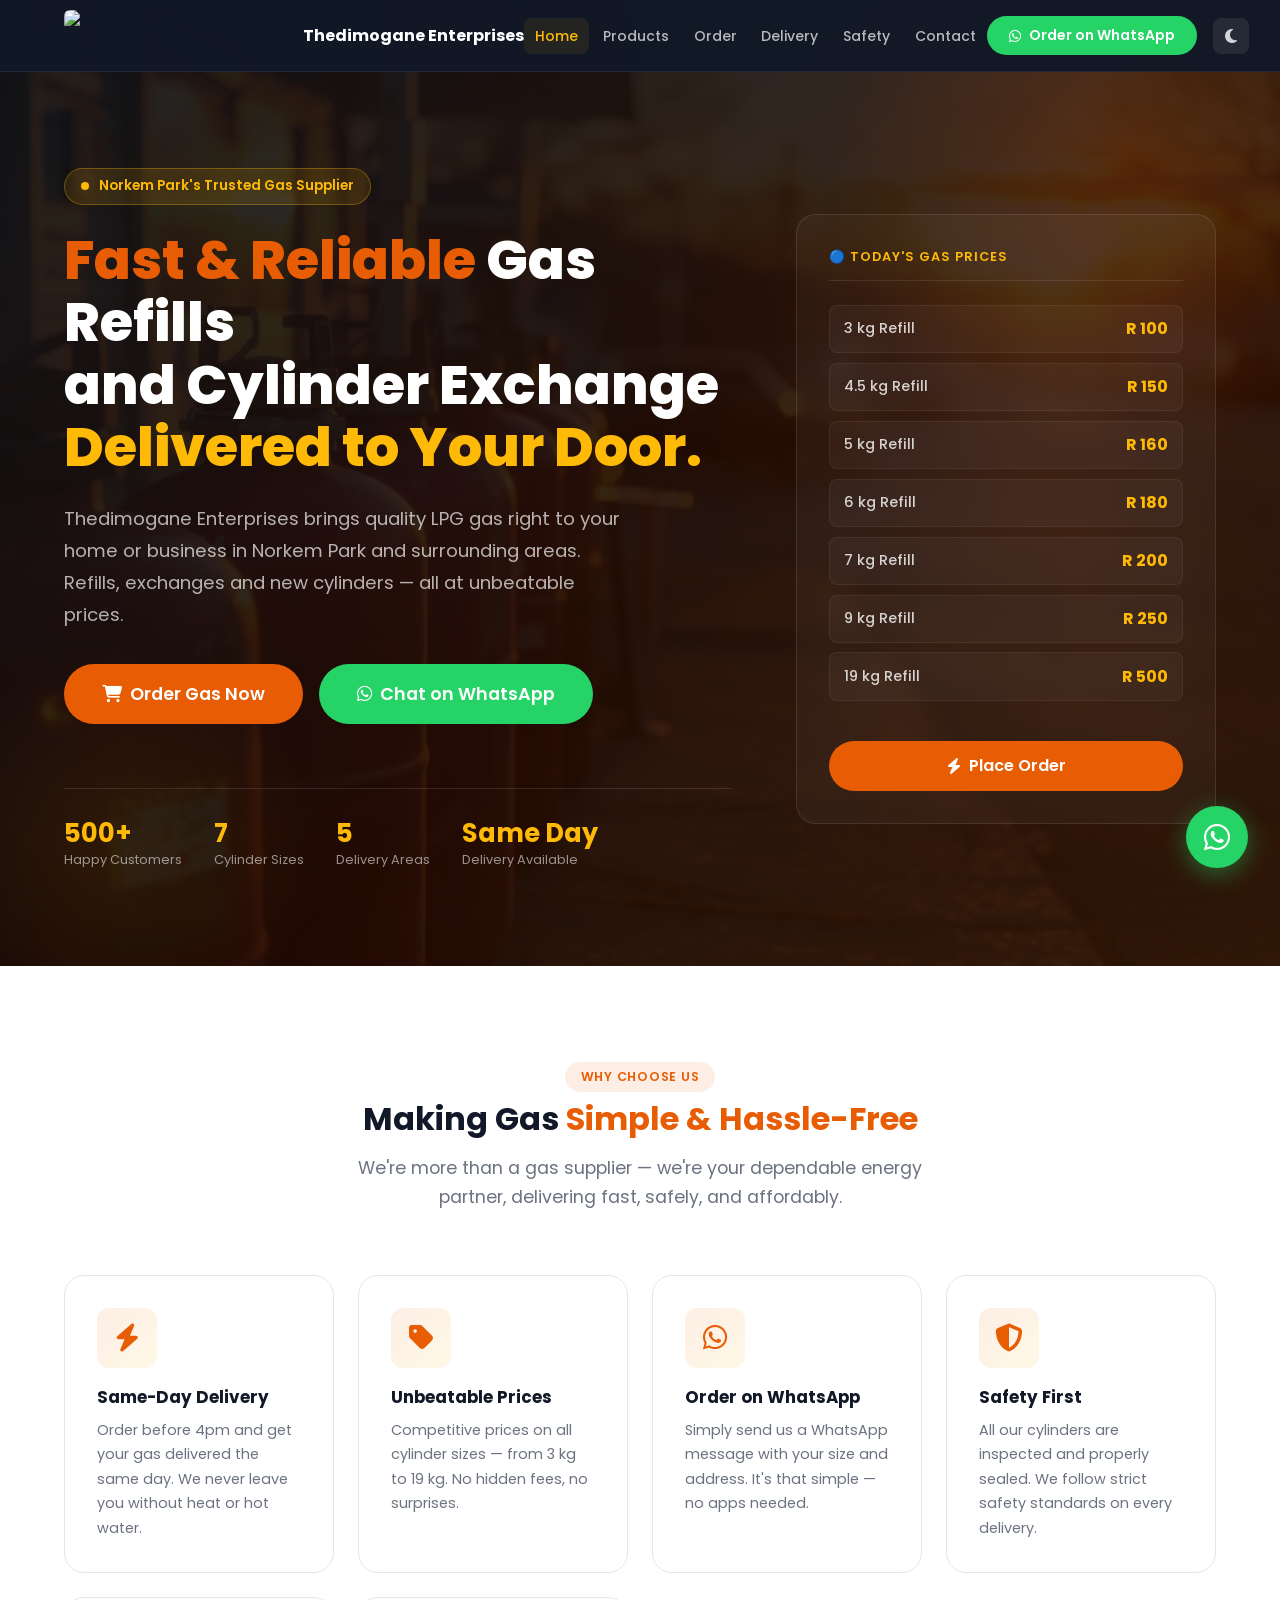
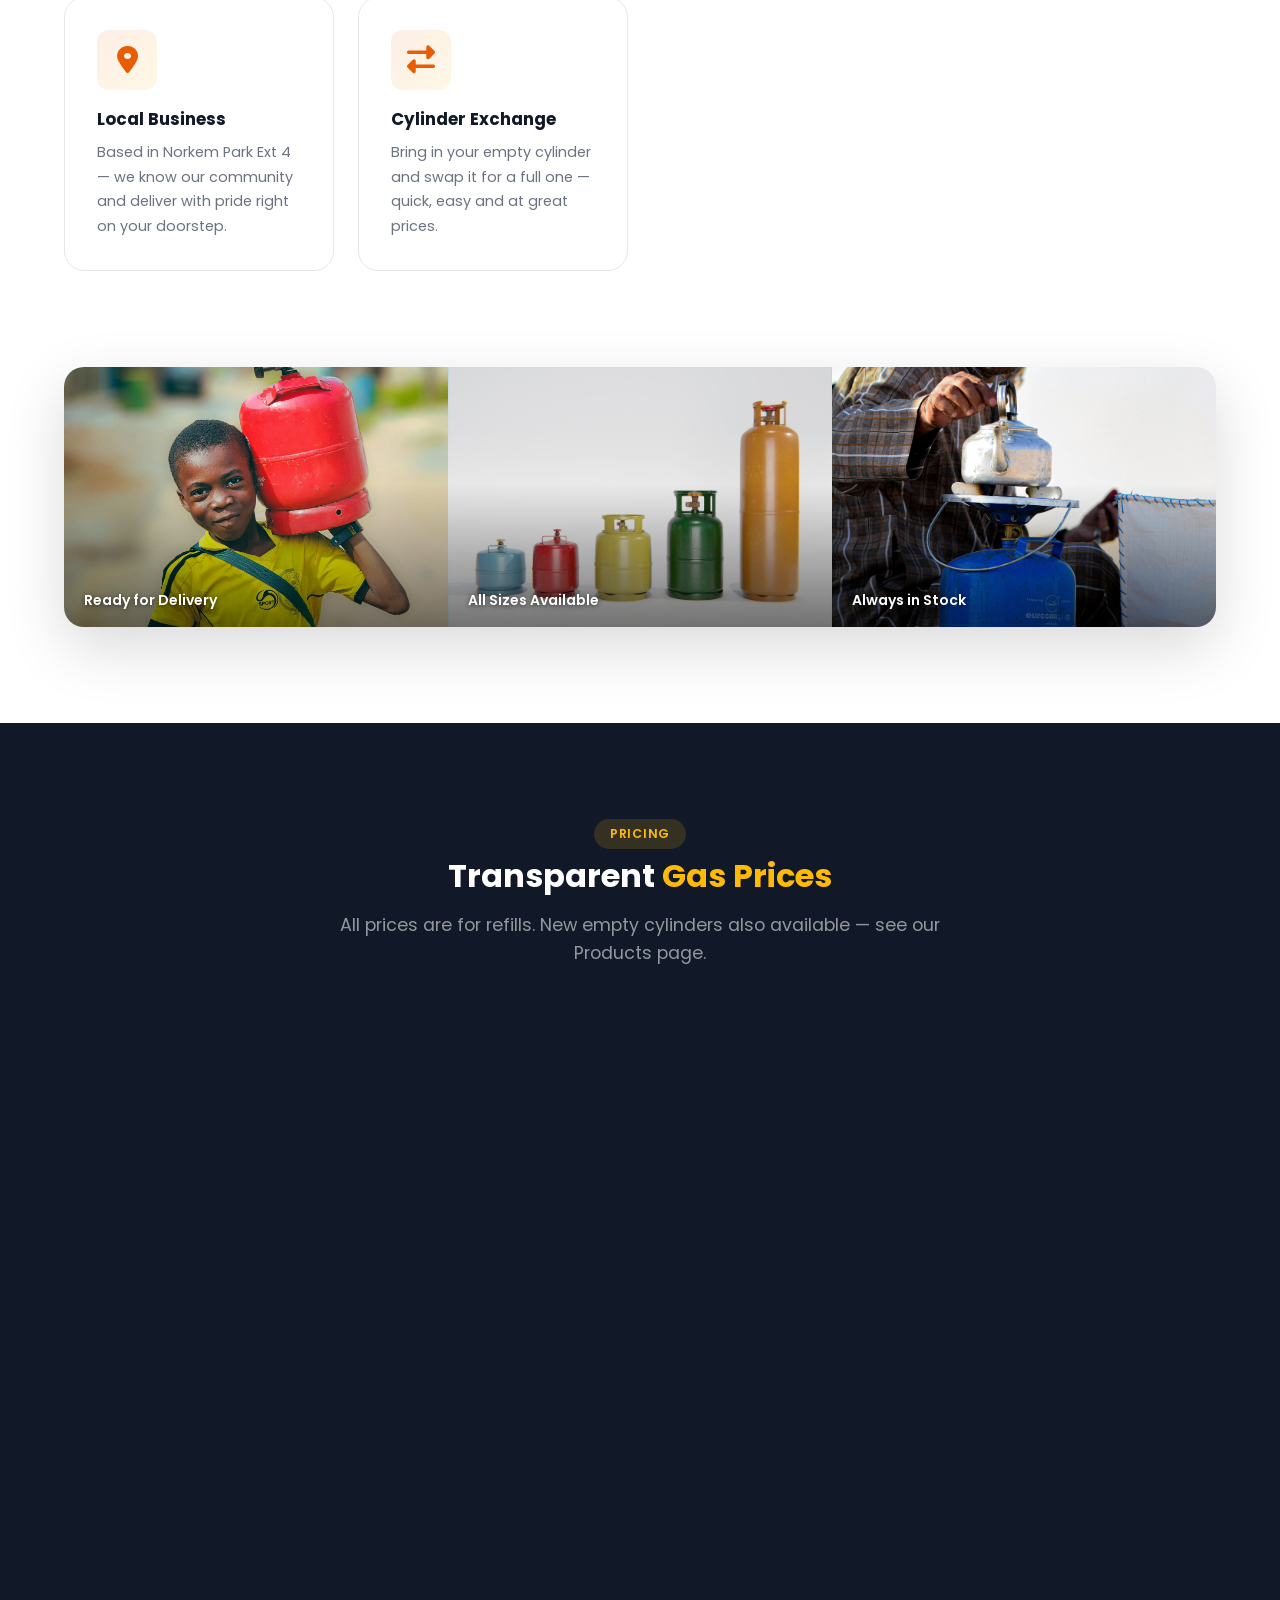
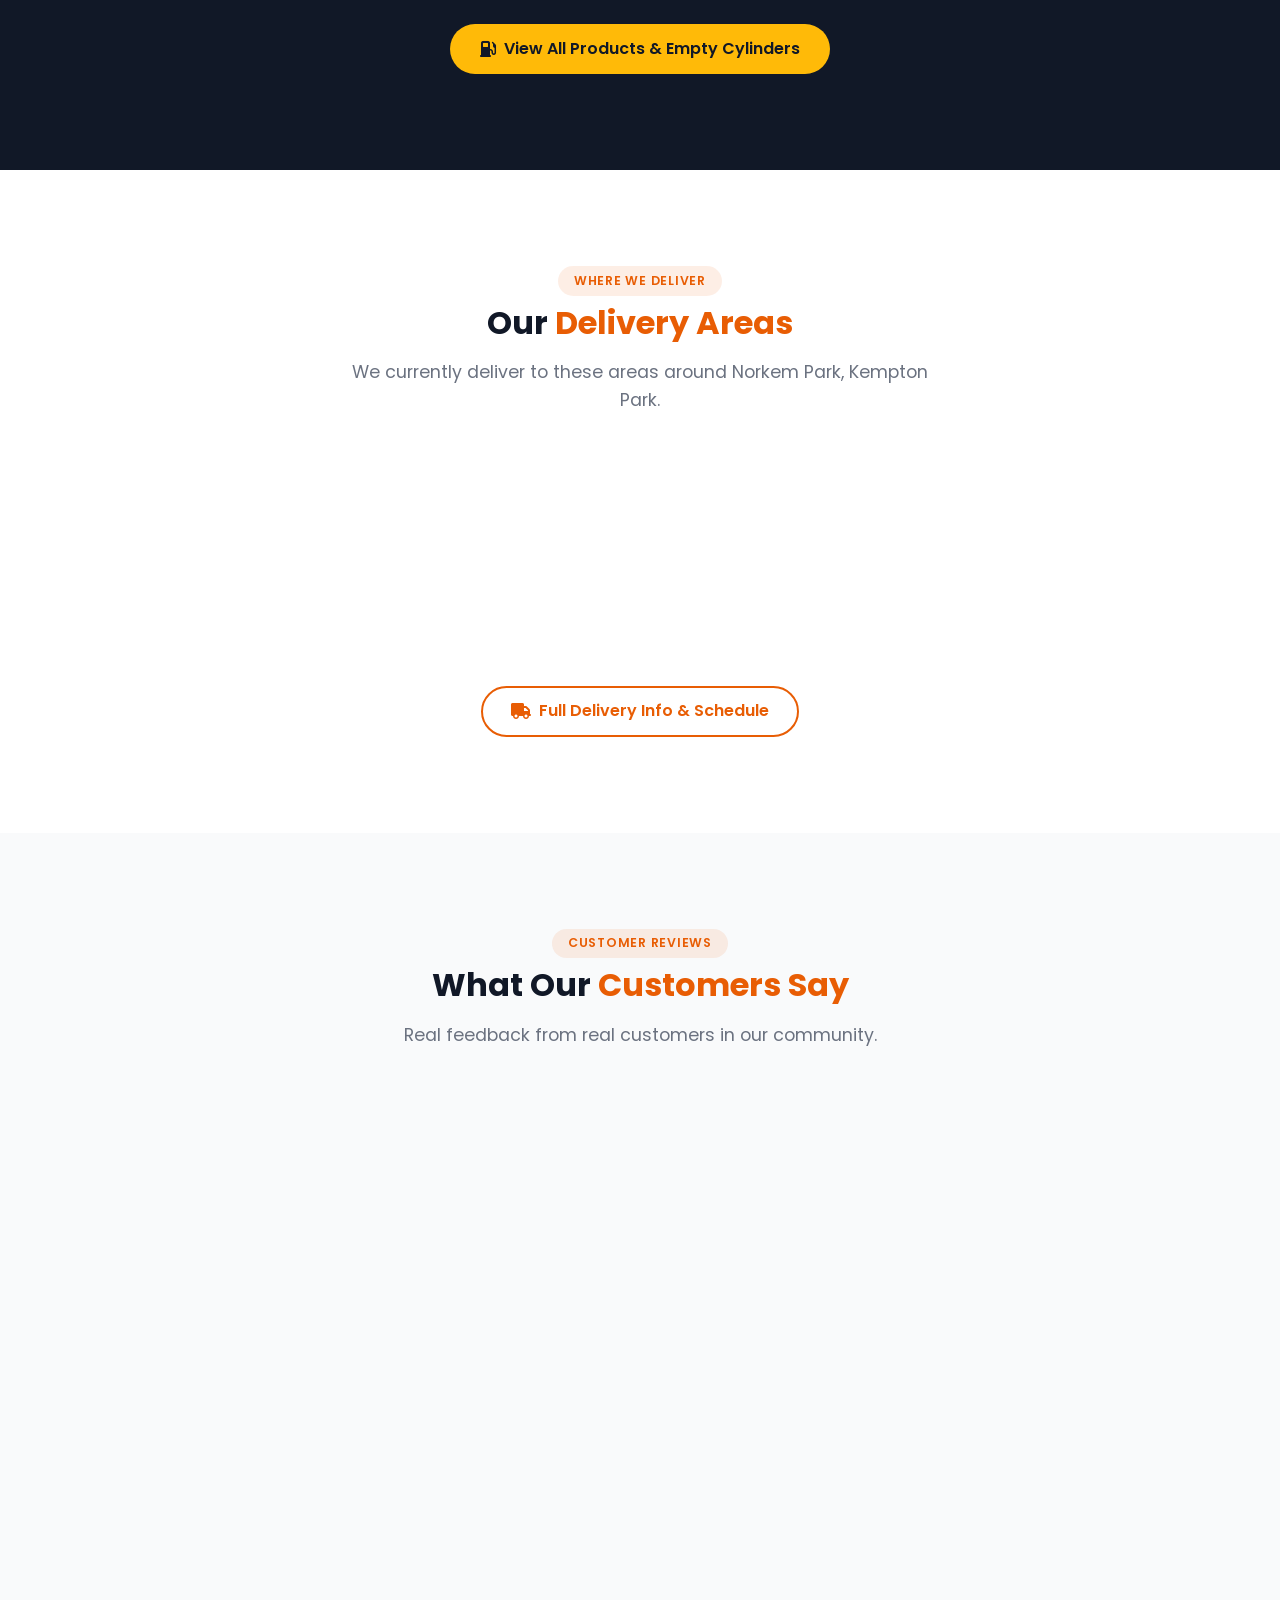
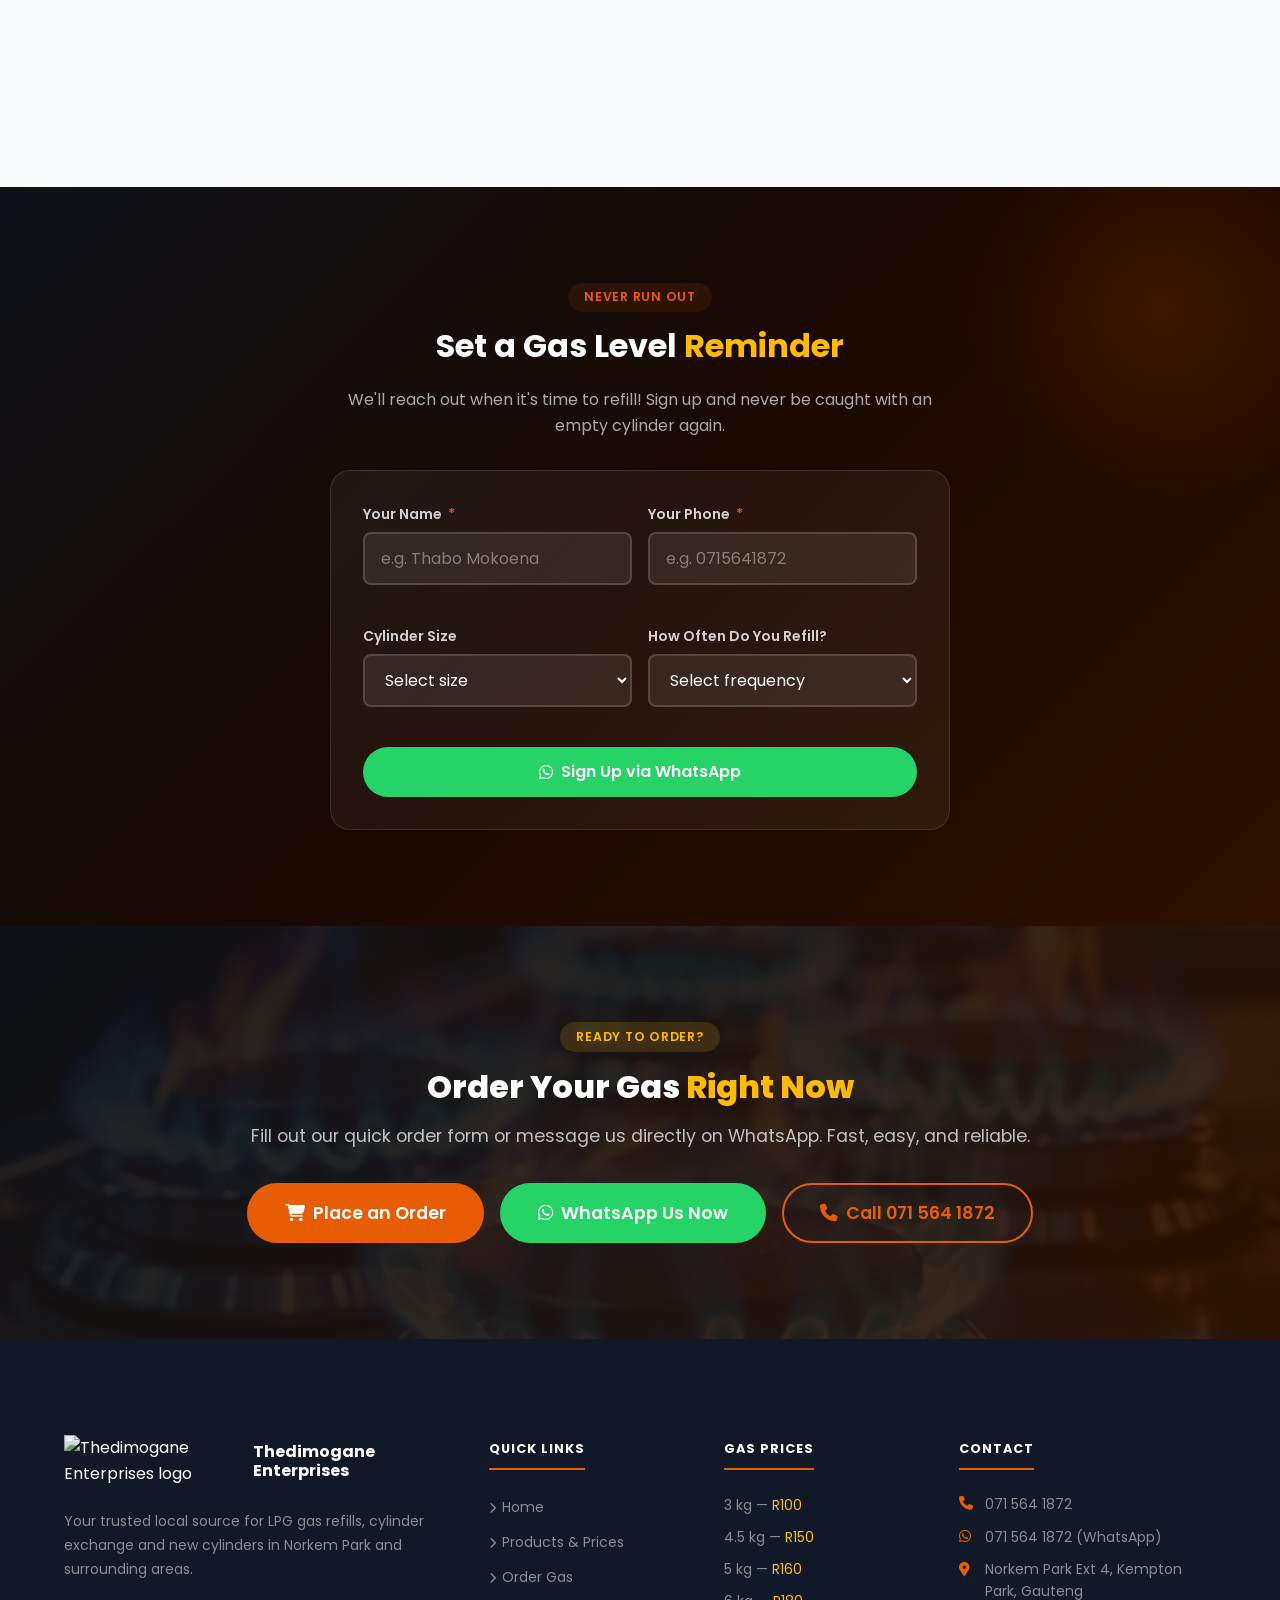
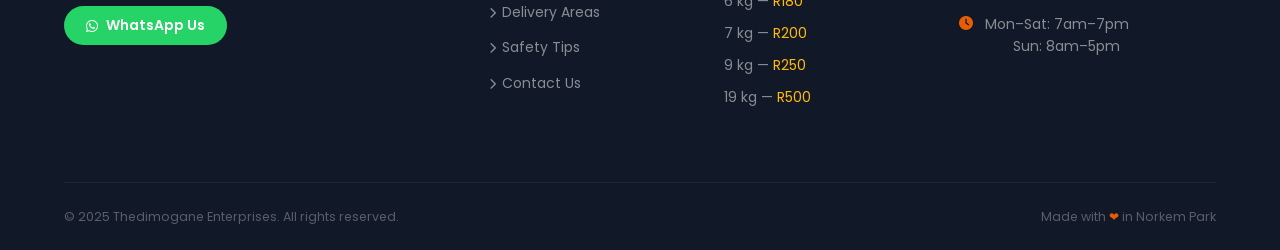
==== index.html @ 5fd13661 "Initial commit — Thedimogane Enterprises website" ====
<!DOCTYPE html>
<html lang="en">
<head>
  <meta charset="UTF-8">
  <meta name="viewport" content="width=device-width, initial-scale=1.0">
  <meta name="description" content="Thedimogane Enterprises – Fast & Reliable LPG Gas Refills, Cylinder Exchange and Empty Cylinders for Sale in Norkem Park. We deliver to Norkem Park, Birchleigh, Terenure, Birch Acres and Van Riebeeck.">
  <title>Thedimogane Enterprises | LPG Gas Refills & Delivery – Norkem Park</title>
  <link rel="preconnect" href="https://fonts.googleapis.com">
  <link rel="preconnect" href="https://fonts.gstatic.com" crossorigin>
  <link href="https://fonts.googleapis.com/css2?family=Poppins:wght@400;500;600;700;800&display=swap" rel="stylesheet">
  <link rel="stylesheet" href="https://cdnjs.cloudflare.com/ajax/libs/font-awesome/6.5.1/css/all.min.css">
  <link rel="stylesheet" href="css/style.css">
</head>
<body>

  <!-- NAVIGATION -->
  <header class="header" id="header">
    <nav class="nav container">
      <a href="index.html" class="nav__brand">
        <img src="css/logo.jpg" alt="Thedimogane Enterprises logo" class="nav__logo-img">
        <span>
          <span class="nav__title">Thedimogane Enterprises</span>

        </span>
      </a>
      <ul class="nav__links" id="navLinks">
        <li><a href="index.html" class="nav__link">Home</a></li>
        <li><a href="products.html" class="nav__link">Products</a></li>
        <li><a href="order.html" class="nav__link">Order</a></li>
        <li><a href="delivery.html" class="nav__link">Delivery</a></li>
        <li><a href="safety.html" class="nav__link">Safety</a></li>
        <li><a href="contact.html" class="nav__link">Contact</a></li>
      </ul>
      <div class="nav__actions">
        <a href="https://wa.me/27715641872?text=Hi%20Thedimogane%20Enterprises!%20I%20want%20to%20order%20gas." target="_blank" class="btn btn--whatsapp btn--sm">
          <i class="fab fa-whatsapp"></i> Order on WhatsApp
        </a>
        <button class="nav__theme" id="themeToggle" aria-label="Toggle dark mode">
          <i class="fas fa-moon"></i>
        </button>
        <button class="nav__toggle" id="navToggle" aria-label="Toggle menu" aria-expanded="false">
          <i class="fas fa-bars"></i>
        </button>
      </div>
    </nav>
  </header>

  <!-- HERO -->
  <section class="hero" id="home">
    <div class="hero__container">
      <div class="hero__content">
        <div class="hero__badge"><span class="hero__dot"></span> Norkem Park's Trusted Gas Supplier</div>
        <h1 class="hero__title">
          <span class="highlight">Fast &amp; Reliable</span> Gas Refills<br>
          and Cylinder Exchange<br>
          <span class="highlight-accent">Delivered to Your Door.</span>
        </h1>
        <p class="hero__subtitle">
          Thedimogane Enterprises brings quality LPG gas right to your home or business in Norkem Park and surrounding areas. Refills, exchanges and new cylinders — all at unbeatable prices.
        </p>
        <div class="hero__actions">
          <a href="order.html" class="btn btn--primary btn--lg">
            <i class="fas fa-shopping-cart"></i> Order Gas Now
          </a>
          <a href="https://wa.me/27715641872?text=Hi%20Thedimogane%21%20I%20need%20gas%20please." target="_blank" class="btn btn--whatsapp btn--lg">
            <i class="fab fa-whatsapp"></i> Chat on WhatsApp
          </a>
        </div>
        <div class="hero__stats">
          <div>
            <div class="stat__value">500+</div>
            <div class="stat__label">Happy Customers</div>
          </div>
          <div>
            <div class="stat__value">7</div>
            <div class="stat__label">Cylinder Sizes</div>
          </div>
          <div>
            <div class="stat__value">5</div>
            <div class="stat__label">Delivery Areas</div>
          </div>
          <div>
            <div class="stat__value">Same Day</div>
            <div class="stat__label">Delivery Available</div>
          </div>
        </div>
      </div>
      <div class="hero__visual">
        <div class="hero__visual-title">🔵 Today's Gas Prices</div>
        <div class="price-quick-list">
          <div class="price-quick-item"><span class="size">3 kg Refill</span><span class="price">R 100</span></div>
          <div class="price-quick-item"><span class="size">4.5 kg Refill</span><span class="price">R 150</span></div>
          <div class="price-quick-item"><span class="size">5 kg Refill</span><span class="price">R 160</span></div>
          <div class="price-quick-item"><span class="size">6 kg Refill</span><span class="price">R 180</span></div>
          <div class="price-quick-item"><span class="size">7 kg Refill</span><span class="price">R 200</span></div>
          <div class="price-quick-item"><span class="size">9 kg Refill</span><span class="price">R 250</span></div>
          <div class="price-quick-item"><span class="size">19 kg Refill</span><span class="price">R 500</span></div>
        </div>
        <div class="hero__visual-cta">
          <a href="order.html" class="btn btn--primary btn--block" style="margin-top:1rem;">
            <i class="fas fa-bolt"></i> Place Order
          </a>
        </div>
      </div>
    </div>
  </section>

  <!-- FEATURES -->
  <section class="features section">
    <div class="container">
      <div class="section__header">
        <span class="section__tag">Why Choose Us</span>
        <h2 class="section__title">Making Gas <span>Simple &amp; Hassle-Free</span></h2>
        <p class="section__subtitle">We're more than a gas supplier — we're your dependable energy partner, delivering fast, safely, and affordably.</p>
      </div>
      <div class="features-grid">
        <div class="feature-card fade-up">
          <div class="feature-icon"><i class="fas fa-bolt"></i></div>
          <h3>Same-Day Delivery</h3>
          <p>Order before 4pm and get your gas delivered the same day. We never leave you without heat or hot water.</p>
        </div>
        <div class="feature-card fade-up">
          <div class="feature-icon"><i class="fas fa-tag"></i></div>
          <h3>Unbeatable Prices</h3>
          <p>Competitive prices on all cylinder sizes — from 3 kg to 19 kg. No hidden fees, no surprises.</p>
        </div>
        <div class="feature-card fade-up">
          <div class="feature-icon"><i class="fab fa-whatsapp"></i></div>
          <h3>Order on WhatsApp</h3>
          <p>Simply send us a WhatsApp message with your size and address. It's that simple — no apps needed.</p>
        </div>
        <div class="feature-card fade-up">
          <div class="feature-icon"><i class="fas fa-shield-alt"></i></div>
          <h3>Safety First</h3>
          <p>All our cylinders are inspected and properly sealed. We follow strict safety standards on every delivery.</p>
        </div>
        <div class="feature-card fade-up">
          <div class="feature-icon"><i class="fas fa-map-marker-alt"></i></div>
          <h3>Local Business</h3>
          <p>Based in Norkem Park Ext 4 — we know our community and deliver with pride right on your doorstep.</p>
        </div>
        <div class="feature-card fade-up">
          <div class="feature-icon"><i class="fas fa-exchange-alt"></i></div>
          <h3>Cylinder Exchange</h3>
          <p>Bring in your empty cylinder and swap it for a full one — quick, easy and at great prices.</p>
        </div>
      </div>
    </div>
  </section>

  <!-- IMAGE GALLERY -->
  <section style="padding: 0 0 var(--space-3xl);">
    <div class="container">
      <div class="img-strip">
        <div class="img-strip__item">
          <img src="css/pexels-mitchel-onwuchuruba-2148968906-31584539.jpg" alt="LPG gas cylinder ready for delivery" loading="lazy">
          <span class="img-strip__caption">Ready for Delivery</span>
        </div>
        <div class="img-strip__item">
          <img src="css/u_gqfq82f4cv-cylinder-7400529_1920.jpg" alt="LPG gas cylinder" loading="lazy">
          <span class="img-strip__caption">All Sizes Available</span>
        </div>
        <div class="img-strip__item">
          <img src="css/pexels-33844953-9815225.jpg" alt="LPG gas cylinders in stock" loading="lazy">
          <span class="img-strip__caption">Always in Stock</span>
        </div>
      </div>
    </div>
  </section>

  <!-- PRICE TABLE -->
  <section class="price-section section--dark section">
    <div class="container">
      <div class="section__header">
        <span class="section__tag">Pricing</span>
        <h2 class="section__title">Transparent <span>Gas Prices</span></h2>
        <p class="section__subtitle">All prices are for refills. New empty cylinders also available — see our Products page.</p>
      </div>
      <div class="price-table-wrap fade-up">
        <table class="price-table">
          <thead>
            <tr>
              <th>Cylinder Size</th>
              <th>Refill Price</th>
              <th>Availability</th>
              <th>Action</th>
            </tr>
          </thead>
          <tbody>
            <tr>
              <td><strong>3 kg</strong> — Small / Camping</td>
              <td><span class="price-tag">R 100</span></td>
              <td><span class="badge badge--success">In Stock</span></td>
              <td><button class="btn btn--whatsapp btn--sm" data-wa-order="3 kg"><i class="fab fa-whatsapp"></i> Order</button></td>
            </tr>
            <tr>
              <td><strong>4.5 kg</strong> — Small Home</td>
              <td><span class="price-tag">R 150</span></td>
              <td><span class="badge badge--success">In Stock</span></td>
              <td><button class="btn btn--whatsapp btn--sm" data-wa-order="4.5 kg"><i class="fab fa-whatsapp"></i> Order</button></td>
            </tr>
            <tr>
              <td><strong>5 kg</strong> — Standard</td>
              <td><span class="price-tag">R 160</span></td>
              <td><span class="badge badge--success">In Stock</span></td>
              <td><button class="btn btn--whatsapp btn--sm" data-wa-order="5 kg"><i class="fab fa-whatsapp"></i> Order</button></td>
            </tr>
            <tr>
              <td><strong>6 kg</strong> — Medium Home</td>
              <td><span class="price-tag">R 180</span></td>
              <td><span class="badge badge--success">In Stock</span></td>
              <td><button class="btn btn--whatsapp btn--sm" data-wa-order="6 kg"><i class="fab fa-whatsapp"></i> Order</button></td>
            </tr>
            <tr>
              <td><strong>7 kg</strong> — Popular Size</td>
              <td><span class="price-tag">R 200</span></td>
              <td><span class="badge badge--success">In Stock</span></td>
              <td><button class="btn btn--whatsapp btn--sm" data-wa-order="7 kg"><i class="fab fa-whatsapp"></i> Order</button></td>
            </tr>
            <tr>
              <td><strong>9 kg</strong> — Large Family</td>
              <td><span class="price-tag">R 250</span></td>
              <td><span class="badge badge--success">In Stock</span></td>
              <td><button class="btn btn--whatsapp btn--sm" data-wa-order="9 kg"><i class="fab fa-whatsapp"></i> Order</button></td>
            </tr>
            <tr>
              <td><strong>19 kg</strong> — Commercial</td>
              <td><span class="price-tag">R 500</span></td>
              <td><span class="badge badge--success">In Stock</span></td>
              <td><button class="btn btn--whatsapp btn--sm" data-wa-order="19 kg"><i class="fab fa-whatsapp"></i> Order</button></td>
            </tr>
          </tbody>
        </table>
      </div>
      <div style="text-align:center;margin-top:2rem;">
        <a href="products.html" class="btn btn--accent">
          <i class="fas fa-gas-pump"></i> View All Products &amp; Empty Cylinders
        </a>
      </div>
    </div>
  </section>

  <!-- DELIVERY AREAS -->
  <section class="section">
    <div class="container">
      <div class="section__header">
        <span class="section__tag">Where We Deliver</span>
        <h2 class="section__title">Our <span>Delivery Areas</span></h2>
        <p class="section__subtitle">We currently deliver to these areas around Norkem Park, Kempton Park.</p>
      </div>
      <div class="areas-grid fade-up">
        <div class="area-card">
          <i class="fas fa-map-pin"></i>
          <h3>Norkem Park</h3>
          <p>Ext 1, 2, 3, 4 &amp; more</p>
        </div>
        <div class="area-card">
          <i class="fas fa-map-pin"></i>
          <h3>Birchleigh</h3>
          <p>All streets</p>
        </div>
        <div class="area-card">
          <i class="fas fa-map-pin"></i>
          <h3>Terenure</h3>
          <p>All streets</p>
        </div>
        <div class="area-card">
          <i class="fas fa-map-pin"></i>
          <h3>Birch Acres</h3>
          <p>All streets</p>
        </div>
        <div class="area-card">
          <i class="fas fa-map-pin"></i>
          <h3>Van Riebeeck</h3>
          <p>All streets</p>
        </div>
      </div>
      <div style="text-align:center;margin-top:2rem;">
        <a href="delivery.html" class="btn btn--outline">
          <i class="fas fa-truck"></i> Full Delivery Info &amp; Schedule
        </a>
      </div>
    </div>
  </section>

  <!-- REVIEWS -->
  <section class="section section--gray">
    <div class="container">
      <div class="section__header">
        <span class="section__tag">Customer Reviews</span>
        <h2 class="section__title">What Our <span>Customers Say</span></h2>
        <p class="section__subtitle">Real feedback from real customers in our community.</p>
      </div>
      <div class="reviews-grid">
        <div class="review-card fade-up">
          <div class="review-stars"><i class="fas fa-star"></i><i class="fas fa-star"></i><i class="fas fa-star"></i><i class="fas fa-star"></i><i class="fas fa-star"></i></div>
          <p class="review-text">Ordered at 9am and had my 9 kg gas before 1pm. The service was fantastic — very friendly and professional. Will definitely use again!</p>
          <div class="review-author">
            <div class="review-avatar">TM</div>
            <div class="review-author-info"><h4>Thabo M.</h4><span>Norkem Park</span></div>
          </div>
        </div>
        <div class="review-card fade-up">
          <div class="review-stars"><i class="fas fa-star"></i><i class="fas fa-star"></i><i class="fas fa-star"></i><i class="fas fa-star"></i><i class="fas fa-star"></i></div>
          <p class="review-text">Best prices in the area! I've been buying from Thedimogane for over a year. They always deliver on time and the gas lasts long.</p>
          <div class="review-author">
            <div class="review-avatar">NN</div>
            <div class="review-author-info"><h4>Nomsa N.</h4><span>Birchleigh</span></div>
          </div>
        </div>
        <div class="review-card fade-up">
          <div class="review-stars"><i class="fas fa-star"></i><i class="fas fa-star"></i><i class="fas fa-star"></i><i class="fas fa-star"></i><i class="fas fa-star"></i></div>
          <p class="review-text">I run a small restaurant and I rely on their 19 kg commercial cylinders. Delivery is consistent and the price is fair. Highly recommended!</p>
          <div class="review-author">
            <div class="review-avatar">SK</div>
            <div class="review-author-info"><h4>Samuel K.</h4><span>Terenure</span></div>
          </div>
        </div>
        <div class="review-card fade-up">
          <div class="review-stars"><i class="fas fa-star"></i><i class="fas fa-star"></i><i class="fas fa-star"></i><i class="fas fa-star"></i><i class="fas fa-star-half-alt"></i></div>
          <p class="review-text">Such a convenient service. I WhatsApped them and they were at my door quicker than I expected. Great local business — support them!</p>
          <div class="review-author">
            <div class="review-avatar">LG</div>
            <div class="review-author-info"><h4>Lerato G.</h4><span>Birch Acres</span></div>
          </div>
        </div>
        <div class="review-card fade-up">
          <div class="review-stars"><i class="fas fa-star"></i><i class="fas fa-star"></i><i class="fas fa-star"></i><i class="fas fa-star"></i><i class="fas fa-star"></i></div>
          <p class="review-text">Polite, punctual, and very reasonably priced. I got a 5 kg refill for R160 — much cheaper than the big stores nearby. Super happy!</p>
          <div class="review-author">
            <div class="review-avatar">PM</div>
            <div class="review-author-info"><h4>Patricia M.</h4><span>Van Riebeeck</span></div>
          </div>
        </div>
      </div>
    </div>
  </section>

  <!-- GAS REMINDER -->
  <section class="reminder-section" id="reminder">
    <div class="container">
      <div class="reminder-content">
        <span class="section__tag">Never Run Out</span>
        <h2>Set a Gas Level <span style="color:var(--accent)">Reminder</span></h2>
        <p>We'll reach out when it's time to refill! Sign up and never be caught with an empty cylinder again.</p>
        <div id="reminderStatus" style="display:none;"></div>
        <form class="reminder-form" id="reminderForm" novalidate>
          <div class="reminder-form-grid">
            <div class="form-group">
              <label for="reminderName">Your Name <span class="required">*</span></label>
              <input type="text" id="reminderName" class="form-control" placeholder="e.g. Thabo Mokoena" required>
            </div>
            <div class="form-group">
              <label for="reminderPhone">Your Phone <span class="required">*</span></label>
              <input type="tel" id="reminderPhone" class="form-control" placeholder="e.g. 0715641872" required>
            </div>
            <div class="form-group">
              <label for="reminderSize">Cylinder Size</label>
              <select id="reminderSize" class="form-control">
                <option value="">Select size</option>
                <option value="3 kg">3 kg — R100</option>
                <option value="4.5 kg">4.5 kg — R150</option>
                <option value="5 kg">5 kg — R160</option>
                <option value="6 kg">6 kg — R180</option>
                <option value="7 kg">7 kg — R200</option>
                <option value="9 kg">9 kg — R250</option>
                <option value="19 kg">19 kg — R500</option>
              </select>
            </div>
            <div class="form-group">
              <label for="reminderFreq">How Often Do You Refill?</label>
              <select id="reminderFreq" class="form-control">
                <option value="">Select frequency</option>
                <option value="Every week">Every week</option>
                <option value="Every 2 weeks">Every 2 weeks</option>
                <option value="Once a month">Once a month</option>
                <option value="Every 2 months">Every 2 months</option>
              </select>
            </div>
          </div>
          <button type="submit" class="btn btn--whatsapp btn--block" style="margin-top:1rem;">
            <i class="fab fa-whatsapp"></i> Sign Up via WhatsApp
          </button>
        </form>
      </div>
    </div>
  </section>

  <!-- CTA -->
  <section class="cta-section cta-section--img">
    <div class="container">
      <span class="section__tag">Ready to Order?</span>
      <h2 class="section__title" style="margin-top:0.5rem;">Order Your Gas <span>Right Now</span></h2>
      <p>Fill out our quick order form or message us directly on WhatsApp. Fast, easy, and reliable.</p>
      <div class="cta-actions">
        <a href="order.html" class="btn btn--primary btn--lg">
          <i class="fas fa-shopping-cart"></i> Place an Order
        </a>
        <a href="https://wa.me/27715641872?text=Hi%21%20I%27d%20like%20to%20order%20gas%20from%20Thedimogane%20Enterprises." target="_blank" class="btn btn--whatsapp btn--lg">
          <i class="fab fa-whatsapp"></i> WhatsApp Us Now
        </a>
        <a href="tel:+27715641872" class="btn btn--outline btn--lg">
          <i class="fas fa-phone"></i> Call 071 564 1872
        </a>
      </div>
    </div>
  </section>

  <!-- FOOTER -->
  <footer class="footer">
    <div class="container">
      <div class="footer__grid">
        <div>
          <div class="footer__logo">
            <img src="css/logo.jpg" alt="Thedimogane Enterprises logo" class="footer__logo-img">
            <div>
              <strong>Thedimogane Enterprises</strong>
            </div>
          </div>
          <p class="footer__desc">Your trusted local source for LPG gas refills, cylinder exchange and new cylinders in Norkem Park and surrounding areas.</p>
          <a href="https://wa.me/27715641872?text=Hi%20Thedimogane!%20I%20need%20gas." target="_blank" class="btn btn--whatsapp btn--sm">
            <i class="fab fa-whatsapp"></i> WhatsApp Us
          </a>
        </div>
        <div>
          <h4>Quick Links</h4>
          <ul class="footer__links">
            <li><a href="index.html"><i class="fas fa-chevron-right" style="font-size:0.7rem;margin-right:0.4rem;"></i>Home</a></li>
            <li><a href="products.html"><i class="fas fa-chevron-right" style="font-size:0.7rem;margin-right:0.4rem;"></i>Products &amp; Prices</a></li>
            <li><a href="order.html"><i class="fas fa-chevron-right" style="font-size:0.7rem;margin-right:0.4rem;"></i>Order Gas</a></li>
            <li><a href="delivery.html"><i class="fas fa-chevron-right" style="font-size:0.7rem;margin-right:0.4rem;"></i>Delivery Areas</a></li>
            <li><a href="safety.html"><i class="fas fa-chevron-right" style="font-size:0.7rem;margin-right:0.4rem;"></i>Safety Tips</a></li>
            <li><a href="contact.html"><i class="fas fa-chevron-right" style="font-size:0.7rem;margin-right:0.4rem;"></i>Contact Us</a></li>
          </ul>
        </div>
        <div>
          <h4>Gas Prices</h4>
          <ul class="footer__products">
            <li>3 kg — <span style="color:var(--accent)">R100</span></li>
            <li>4.5 kg — <span style="color:var(--accent)">R150</span></li>
            <li>5 kg — <span style="color:var(--accent)">R160</span></li>
            <li>6 kg — <span style="color:var(--accent)">R180</span></li>
            <li>7 kg — <span style="color:var(--accent)">R200</span></li>
            <li>9 kg — <span style="color:var(--accent)">R250</span></li>
            <li>19 kg — <span style="color:var(--accent)">R500</span></li>
          </ul>
        </div>
        <div>
          <h4>Contact</h4>
          <div class="footer__contact">
            <p><i class="fas fa-phone"></i><a href="tel:+27715641872">071 564 1872</a></p>
            <p><i class="fab fa-whatsapp"></i><a href="https://wa.me/27715641872" target="_blank">071 564 1872 (WhatsApp)</a></p>
            <p><i class="fas fa-map-marker-alt"></i>Norkem Park Ext 4, Kempton Park, Gauteng</p>
            <p><i class="fas fa-clock"></i>Mon–Sat: 7am–7pm<br>&nbsp;&nbsp;&nbsp;&nbsp;&nbsp;&nbsp;&nbsp;Sun: 8am–5pm</p>
          </div>
        </div>
      </div>
      <div class="footer__bottom">
        <p>&copy; 2025 Thedimogane Enterprises. All rights reserved.</p>
        <p>Made with <span style="color:var(--primary)">&#10084;</span> in Norkem Park</p>
      </div>
    </div>
  </footer>

  <!-- FLOATING WHATSAPP -->
  <a href="https://wa.me/27715641872?text=Hi%20Thedimogane!%20I%20need%20gas%20please." target="_blank" class="float-whatsapp" aria-label="Chat on WhatsApp">
    <i class="fab fa-whatsapp"></i>
    <span class="float-whatsapp__tooltip">Order on WhatsApp</span>
  </a>

  <script src="js/script.js"></script>
</body>
</html>
---- css/style.css ----
/*
  Thedimogane Enterprises — LPG Gas Delivery Website
  Main Stylesheet
*/

/* =============================================
   1. CSS VARIABLES & RESET
   ============================================= */
:root {
  --primary: #E85D04;
  --primary-dark: #C44D00;
  --primary-light: #FB8C00;
  --accent: #FFBA08;
  --dark: #111827;
  --dark-sub: #1F2937;
  --white: #FFFFFF;
  --off-white: #F9FAFB;
  --gray: #6B7280;
  --gray-light: #E5E7EB;
  --gray-border: #D1D5DB;
  --whatsapp: #25D366;
  --whatsapp-dark: #128C7E;
  --success: #10B981;
  --danger: #EF4444;

  --font: 'Poppins', -apple-system, BlinkMacSystemFont, sans-serif;

  --space-xs: 0.5rem;
  --space-sm: 1rem;
  --space-md: 1.5rem;
  --space-lg: 2rem;
  --space-xl: 3rem;
  --space-2xl: 4rem;
  --space-3xl: 6rem;

  --container-max: 1200px;
  --nav-height: 72px;

  --radius-sm: 8px;
  --radius: 12px;
  --radius-lg: 20px;
  --radius-full: 9999px;
  --shadow-sm: 0 1px 3px rgba(0,0,0,0.10);
  --shadow: 0 4px 20px rgba(0,0,0,0.08);
  --shadow-lg: 0 10px 40px rgba(0,0,0,0.12);
  --shadow-xl: 0 20px 60px rgba(0,0,0,0.15);
  --transition: all 0.3s cubic-bezier(0.4, 0, 0.2, 1);
}

*, *::before, *::after { margin: 0; padding: 0; box-sizing: border-box; }
html { scroll-behavior: smooth; font-size: 16px; }
body {
  font-family: var(--font);
  color: var(--dark);
  background: var(--white);
  line-height: 1.6;
  -webkit-font-smoothing: antialiased;
  overflow-x: hidden;
}
img { max-width: 100%; height: auto; display: block; }
a { text-decoration: none; color: inherit; }
ul, ol { list-style: none; }
button { cursor: pointer; border: none; background: none; font-family: var(--font); }
input, select, textarea { font-family: var(--font); }

/* =============================================
   2. LAYOUT UTILITIES
   ============================================= */
.container {
  max-width: var(--container-max);
  margin: 0 auto;
  padding: 0 var(--space-md);
}
.section { padding: var(--space-3xl) 0; }
.section--gray { background-color: var(--off-white); }
.section--dark { background-color: var(--dark); color: var(--white); }

.section__header { text-align: center; margin-bottom: var(--space-2xl); }

.section__tag {
  display: inline-block;
  background: rgba(232,93,4,0.10);
  color: var(--primary);
  font-size: 0.78rem;
  font-weight: 600;
  letter-spacing: 0.06em;
  text-transform: uppercase;
  padding: 0.3rem 1rem;
  border-radius: var(--radius-full);
  margin-bottom: var(--space-xs);
}
.section--dark .section__tag { background: rgba(255,186,8,0.15); color: var(--accent); }

.section__title { font-size: 2rem; font-weight: 700; line-height: 1.2; margin-bottom: var(--space-sm); }
.section__title span { color: var(--primary); }
.section--dark .section__title span { color: var(--accent); }
.section__subtitle { font-size: 1.1rem; color: var(--gray); max-width: 620px; margin: 0 auto; }
.section--dark .section__subtitle { color: rgba(255,255,255,0.55); }

.text-center { text-align: center; }
.text-primary { color: var(--primary); }
.text-accent { color: var(--accent); }

/* =============================================
   3. BUTTONS
   ============================================= */
.btn {
  display: inline-flex;
  align-items: center;
  gap: 0.5rem;
  padding: 0.75rem 1.75rem;
  border-radius: var(--radius-full);
  font-size: 1rem;
  font-weight: 600;
  transition: var(--transition);
  cursor: pointer;
  border: 2px solid transparent;
  white-space: nowrap;
  text-decoration: none;
  line-height: 1.4;
}
.btn--primary { background: var(--primary); color: var(--white); }
.btn--primary:hover { background: var(--primary-dark); transform: translateY(-2px); box-shadow: 0 8px 25px rgba(232,93,4,0.35); }
.btn--outline { background: transparent; color: var(--primary); border-color: var(--primary); }
.btn--outline:hover { background: var(--primary); color: var(--white); transform: translateY(-2px); }
.btn--outline-white { background: transparent; color: var(--white); border-color: var(--white); }
.btn--outline-white:hover { background: var(--white); color: var(--primary); transform: translateY(-2px); }
.btn--whatsapp { background: var(--whatsapp); color: var(--white); }
.btn--whatsapp:hover { background: var(--whatsapp-dark); transform: translateY(-2px); box-shadow: 0 8px 25px rgba(37,211,102,0.35); }
.btn--accent { background: var(--accent); color: var(--dark); }
.btn--accent:hover { background: #e5a800; transform: translateY(-2px); box-shadow: 0 8px 25px rgba(255,186,8,0.35); }
.btn--lg { padding: 1rem 2.25rem; font-size: 1.1rem; }
.btn--sm { padding: 0.5rem 1.25rem; font-size: 0.875rem; }
.btn--block { width: 100%; justify-content: center; }

/* =============================================
   4. NAVIGATION
   ============================================= */
.header {
  position: fixed;
  top: 0; left: 0; right: 0;
  z-index: 1000;
  height: var(--nav-height);
  background: rgba(17,24,39,0.96);
  backdrop-filter: blur(12px);
  border-bottom: 1px solid rgba(255,255,255,0.07);
  transition: var(--transition);
}
.header.scrolled { box-shadow: var(--shadow-lg); background: rgba(17,24,39,0.99); }
.nav { display: flex; align-items: center; justify-content: space-between; height: 100%; }
.nav__brand { display: flex; align-items: center; gap: 0.75rem; text-decoration: none; flex-shrink: 0; }
.nav__icon { font-size: 1.75rem; line-height: 1; }
.nav__logo-img { width: 227px; height: auto; border-radius: 6px; display: block; }
.footer__logo-img { width: 227px; height: auto; border-radius: 6px; display: block; overflow: visible; }
@media (max-width: 480px) {
  .nav__logo-img { width: 140px; }
}
.nav__title { display: block; font-size: 1rem; font-weight: 700; color: var(--white); line-height: 1.1; }
.nav__subtitle { display: block; font-size: 0.72rem; color: var(--accent); font-weight: 500; letter-spacing: 0.06em; }

.nav__links { display: flex; align-items: center; gap: 0.15rem; }
.nav__link { padding: 0.5rem 0.7rem; color: rgba(255,255,255,0.7); font-size: 0.875rem; font-weight: 500; border-radius: var(--radius-sm); transition: var(--transition); }
.nav__link:hover { color: var(--white); background: rgba(255,255,255,0.08); }
.nav__link.active { color: var(--accent); background: rgba(255,186,8,0.08); }

.nav__actions { display: flex; align-items: center; gap: var(--space-sm); }
.nav__toggle { display: none; color: var(--white); font-size: 1.4rem; padding: 0.5rem; border-radius: var(--radius-sm); background: rgba(255,255,255,0.08); transition: var(--transition); }
.nav__toggle:hover { background: rgba(255,255,255,0.15); }

@media (max-width: 1024px) {
  .nav__links {
    position: fixed;
    top: var(--nav-height); left: 0; right: 0;
    background: var(--dark);
    flex-direction: column;
    align-items: stretch;
    padding: var(--space-sm);
    gap: 0.2rem;
    transform: translateY(-110%);
    opacity: 0;
    visibility: hidden;
    transition: var(--transition);
    border-bottom: 1px solid rgba(255,255,255,0.08);
    box-shadow: var(--shadow-lg);
  }
  .nav__links.open { transform: translateY(0); opacity: 1; visibility: visible; }
  .nav__link { padding: 0.85rem 1rem; font-size: 1rem; }
  .nav__actions .btn--whatsapp { display: none; }
  .nav__toggle { display: flex; align-items: center; justify-content: center; }
}

/* =============================================
   5. HERO SECTION
   ============================================= */
.hero {
  min-height: 100vh;
  background:
    linear-gradient(135deg, rgba(13,17,23,0.91) 0%, rgba(26,8,0,0.88) 55%, rgba(45,18,0,0.88) 100%),
    url('ai-generated-gas-cylinders-stand-at-a-gas-station-in-a-classic-american-small-town-free-photo.jpeg');
  background-size: cover;
  background-position: center;
  display: flex;
  align-items: center;
  position: relative;
  overflow: hidden;
  padding-top: var(--nav-height);
}
.hero::before {
  content: '';
  position: absolute;
  top: -150px; right: -150px;
  width: 600px; height: 600px;
  background: radial-gradient(circle, rgba(232,93,4,0.18) 0%, transparent 70%);
  pointer-events: none;
}
.hero::after {
  content: '';
  position: absolute;
  bottom: -80px; left: -80px;
  width: 400px; height: 400px;
  background: radial-gradient(circle, rgba(255,186,8,0.08) 0%, transparent 70%);
  pointer-events: none;
}
.hero__container {
  display: grid;
  grid-template-columns: 1fr 420px;
  gap: var(--space-2xl);
  align-items: center;
  padding: var(--space-3xl) var(--space-md);
  max-width: var(--container-max);
  margin: 0 auto;
  width: 100%;
  position: relative;
  z-index: 1;
}
.hero__badge {
  display: inline-flex;
  align-items: center;
  gap: 0.6rem;
  background: rgba(255,186,8,0.12);
  border: 1px solid rgba(255,186,8,0.3);
  color: var(--accent);
  padding: 0.4rem 1rem;
  border-radius: var(--radius-full);
  font-size: 0.85rem;
  font-weight: 600;
  margin-bottom: var(--space-md);
}
.hero__dot { width: 8px; height: 8px; background: var(--accent); border-radius: 50%; animation: pulse-dot 2s infinite; }
@keyframes pulse-dot { 0%, 100% { opacity: 1; transform: scale(1); } 50% { opacity: 0.5; transform: scale(1.4); } }

.hero__title { font-size: clamp(1.9rem, 4.5vw, 3.4rem); font-weight: 800; color: var(--white); line-height: 1.15; margin-bottom: var(--space-md); }
.hero__title .highlight { color: var(--primary); }
.hero__title .highlight-accent { color: var(--accent); }
.hero__subtitle { font-size: 1.15rem; color: rgba(255,255,255,0.68); margin-bottom: var(--space-lg); line-height: 1.75; max-width: 560px; }
.hero__actions { display: flex; flex-wrap: wrap; gap: var(--space-sm); margin-bottom: var(--space-2xl); }
.hero__stats { display: flex; flex-wrap: wrap; gap: var(--space-lg); padding-top: var(--space-lg); border-top: 1px solid rgba(255,255,255,0.1); }
.stat__value { font-size: 1.6rem; font-weight: 700; color: var(--accent); line-height: 1; }
.stat__label { font-size: 0.8rem; color: rgba(255,255,255,0.55); margin-top: 0.2rem; }

.hero__visual { background: rgba(255,255,255,0.04); border: 1px solid rgba(255,255,255,0.1); border-radius: var(--radius-lg); padding: var(--space-lg); backdrop-filter: blur(10px); }
.hero__visual-title { font-size: 0.8rem; font-weight: 600; text-transform: uppercase; letter-spacing: 0.08em; color: var(--accent); margin-bottom: var(--space-md); padding-bottom: 0.75rem; border-bottom: 1px solid rgba(255,255,255,0.1); }
.price-quick-list { display: flex; flex-direction: column; gap: 0.6rem; }
.price-quick-item { display: flex; justify-content: space-between; align-items: center; padding: 0.65rem 0.85rem; background: rgba(255,255,255,0.04); border-radius: var(--radius-sm); border: 1px solid rgba(255,255,255,0.06); transition: var(--transition); }
.price-quick-item:hover { background: rgba(232,93,4,0.12); border-color: rgba(232,93,4,0.25); }
.price-quick-item .size { color: rgba(255,255,255,0.8); font-size: 0.9rem; font-weight: 500; }
.price-quick-item .price { color: var(--accent); font-weight: 700; font-size: 1rem; }
.hero__visual-cta { margin-top: var(--space-md); }

/* =============================================
   6. FEATURES
   ============================================= */
.features { padding: var(--space-3xl) 0; }
.features-grid { display: grid; grid-template-columns: repeat(auto-fill, minmax(240px, 1fr)); gap: var(--space-md); }
.feature-card { background: var(--white); border: 1px solid var(--gray-light); border-radius: var(--radius-lg); padding: var(--space-lg); transition: var(--transition); position: relative; overflow: hidden; }
.feature-card::before { content: ''; position: absolute; top: 0; left: 0; right: 0; height: 3px; background: linear-gradient(90deg, var(--primary), var(--accent)); transform: scaleX(0); transform-origin: left; transition: var(--transition); }
.feature-card:hover { box-shadow: var(--shadow-lg); border-color: rgba(232,93,4,0.2); transform: translateY(-5px); }
.feature-card:hover::before { transform: scaleX(1); }
.feature-icon { width: 60px; height: 60px; background: linear-gradient(135deg, rgba(232,93,4,0.10), rgba(255,186,8,0.10)); border-radius: var(--radius); display: flex; align-items: center; justify-content: center; font-size: 1.75rem; margin-bottom: var(--space-sm); color: var(--primary); }
.feature-card h3 { font-size: 1.05rem; font-weight: 700; margin-bottom: 0.45rem; }
.feature-card p { color: var(--gray); font-size: 0.9rem; line-height: 1.7; }

/* =============================================
   7. PRICE TABLE
   ============================================= */
.price-section { padding: var(--space-3xl) 0; }
.price-tabs { display: flex; gap: 0.5rem; margin-bottom: var(--space-lg); justify-content: center; flex-wrap: wrap; }
.price-tab { padding: 0.6rem 1.5rem; border-radius: var(--radius-full); font-size: 0.9rem; font-weight: 600; border: 2px solid var(--gray-light); color: var(--gray); transition: var(--transition); cursor: pointer; background: var(--white); }
.price-tab.active, .price-tab:hover { background: var(--primary); color: var(--white); border-color: var(--primary); }

.price-table-wrap { overflow-x: auto; border-radius: var(--radius-lg); box-shadow: var(--shadow); }
.price-table { width: 100%; border-collapse: collapse; }
.price-table th { background: var(--primary); color: var(--white); padding: 1rem 1.5rem; text-align: left; font-size: 0.82rem; font-weight: 600; text-transform: uppercase; letter-spacing: 0.05em; white-space: nowrap; }
.price-table td { padding: 1rem 1.5rem; border-bottom: 1px solid var(--gray-light); }
.price-table tbody tr { background: var(--white); transition: var(--transition); }
.price-table tbody tr:hover { background: rgba(232,93,4,0.04); }
.price-table tbody tr:last-child td { border-bottom: none; }
.price-tag { font-size: 1.15rem; font-weight: 700; color: var(--primary); }
.badge { display: inline-block; padding: 0.2rem 0.75rem; border-radius: var(--radius-full); font-size: 0.75rem; font-weight: 600; }
.badge--success { background: rgba(16,185,129,0.12); color: #065F46; }
.badge--primary { background: rgba(232,93,4,0.12); color: var(--primary); }
.badge--gray { background: var(--gray-light); color: var(--gray); }

/* Dark table override */
.section--dark .price-table td { color: rgba(255,255,255,0.82); border-bottom-color: rgba(255,255,255,0.05); }
.section--dark .price-table tbody tr { background: rgba(255,255,255,0.02); }
.section--dark .price-table tbody tr:hover { background: rgba(232,93,4,0.08); }

/* =============================================
   8. PRODUCT CARDS
   ============================================= */
.products-grid { display: grid; grid-template-columns: repeat(auto-fill, minmax(270px, 1fr)); gap: var(--space-md); }
.product-card { background: var(--white); border: 1px solid var(--gray-light); border-radius: var(--radius-lg); overflow: hidden; transition: var(--transition); display: flex; flex-direction: column; }
.product-card:hover { box-shadow: var(--shadow-xl); transform: translateY(-6px); border-color: rgba(232,93,4,0.3); }
.product-card.featured { border-color: var(--primary); position: relative; }
.product-card.featured::before { content: '⭐ Most Popular'; position: absolute; top: 0; right: 0; background: var(--primary); color: var(--white); font-size: 0.72rem; font-weight: 700; padding: 0.35rem 0.85rem; border-bottom-left-radius: var(--radius); }
.product-card__header { background: linear-gradient(135deg, #1a0800, #2d1200); padding: 0; text-align: center; position: relative; overflow: hidden; height: 185px; }
.product-card__header-img { width: 100%; height: 100%; object-fit: cover; display: block; opacity: 0.82; transition: transform 0.4s ease, opacity 0.3s ease; }
.product-card:hover .product-card__header-img { transform: scale(1.06); opacity: 0.92; }
.product-card__header-overlay { position: absolute; bottom: 0; left: 0; right: 0; padding: 0.6rem 1rem; background: linear-gradient(to top, rgba(0,0,0,0.82) 0%, transparent 100%); text-align: center; }
.product-card__emoji { font-size: 3rem; display: block; margin-bottom: 0.4rem; }
.product-card__size { font-size: 1.55rem; font-weight: 800; color: var(--accent); }
.product-card__label { font-size: 0.78rem; color: rgba(255,255,255,0.55); text-transform: uppercase; letter-spacing: 0.05em; }
.product-card__body { padding: var(--space-md); flex: 1; display: flex; flex-direction: column; gap: 0.75rem; }
.product-card__price { display: flex; align-items: baseline; gap: 0.2rem; }
.product-card__price .currency { font-size: 1.15rem; font-weight: 700; color: var(--gray); }
.product-card__price .amount { font-size: 2.5rem; font-weight: 800; color: var(--primary); line-height: 1; }
.product-card__features { display: flex; flex-direction: column; gap: 0.4rem; }
.product-card__feature { display: flex; align-items: center; gap: 0.5rem; font-size: 0.875rem; color: var(--gray); }
.product-card__feature i { color: var(--success); font-size: 0.75rem; flex-shrink: 0; }
.product-card__footer { padding: 0 var(--space-md) var(--space-md); }

/* =============================================
   9. REVIEWS
   ============================================= */
.reviews-grid { display: grid; grid-template-columns: repeat(auto-fill, minmax(300px, 1fr)); gap: var(--space-md); }
.review-card { background: var(--white); border-radius: var(--radius-lg); padding: var(--space-lg); box-shadow: var(--shadow); transition: var(--transition); display: flex; flex-direction: column; gap: 0.75rem; }
.review-card:hover { transform: translateY(-4px); box-shadow: var(--shadow-lg); }
.review-stars { display: flex; gap: 0.2rem; color: var(--accent); }
.review-text { font-size: 0.95rem; color: var(--dark-sub); line-height: 1.75; flex: 1; font-style: italic; }
.review-text::before { content: '"'; font-size: 2.2rem; color: var(--primary); line-height: 0.5; vertical-align: -0.55rem; margin-right: 0.2rem; font-style: normal; }
.review-author { display: flex; align-items: center; gap: var(--space-sm); padding-top: var(--space-sm); border-top: 1px solid var(--gray-light); }
.review-avatar { width: 46px; height: 46px; border-radius: 50%; background: linear-gradient(135deg, var(--primary), var(--accent)); display: flex; align-items: center; justify-content: center; color: var(--white); font-weight: 700; font-size: 1rem; flex-shrink: 0; }
.review-author-info h4 { font-size: 0.875rem; font-weight: 600; margin-bottom: 0.1rem; }
.review-author-info span { font-size: 0.78rem; color: var(--gray); }

/* =============================================
   10. ORDER FORM
   ============================================= */
.order-section { padding: var(--space-3xl) 0; }
.order-layout { display: grid; grid-template-columns: 1fr 360px; gap: var(--space-2xl); align-items: start; }
.form-card { background: var(--white); border: 1px solid var(--gray-light); border-radius: var(--radius-lg); padding: var(--space-2xl); box-shadow: var(--shadow); }
.form-group { margin-bottom: var(--space-md); }
.form-group label { display: block; font-size: 0.875rem; font-weight: 600; color: var(--dark); margin-bottom: 0.4rem; }
.form-group label .required { color: var(--danger); margin-left: 0.2rem; }
.form-control { width: 100%; padding: 0.75rem 1rem; border: 2px solid var(--gray-light); border-radius: var(--radius-sm); font-size: 1rem; color: var(--dark); background: var(--white); transition: var(--transition); outline: none; }
.form-control:focus { border-color: var(--primary); box-shadow: 0 0 0 3px rgba(232,93,4,0.10); }
.form-control.error { border-color: var(--danger); }
.form-row { display: grid; grid-template-columns: 1fr 1fr; gap: var(--space-sm); }
.radio-group, .checkbox-group { display: flex; flex-direction: column; gap: 0.5rem; }
.radio-label, .checkbox-label { display: flex; align-items: center; gap: 0.6rem; cursor: pointer; font-size: 0.95rem; color: var(--dark-sub); }
.radio-label input, .checkbox-label input { width: 18px; height: 18px; accent-color: var(--primary); cursor: pointer; }
.form-hint { font-size: 0.78rem; color: var(--gray); margin-top: 0.3rem; }
.form-divider { height: 1px; background: var(--gray-light); margin: var(--space-md) 0; }
.form-section-label { font-size: 0.82rem; font-weight: 700; text-transform: uppercase; letter-spacing: 0.07em; color: var(--gray); margin-bottom: 0.75rem; }

.order-info-card { background: var(--dark); border-radius: var(--radius-lg); padding: var(--space-lg); color: var(--white); position: sticky; top: calc(var(--nav-height) + 1rem); }
.order-info-card h3 { color: var(--accent); font-size: 1.15rem; margin-bottom: var(--space-md); padding-bottom: 0.75rem; border-bottom: 1px solid rgba(255,255,255,0.1); }
.info-item { display: flex; align-items: flex-start; gap: 0.75rem; padding: 0.75rem 0; border-bottom: 1px solid rgba(255,255,255,0.06); }
.info-item:last-of-type { border-bottom: none; }
.info-item i { color: var(--primary); font-size: 1.05rem; margin-top: 0.1rem; flex-shrink: 0; width: 20px; }
.info-item p { font-size: 0.875rem; color: rgba(255,255,255,0.68); line-height: 1.6; }
.info-item strong { display: block; color: var(--white); margin-bottom: 0.15rem; font-size: 0.9rem; }

/* =============================================
   11. DELIVERY AREAS
   ============================================= */
.areas-grid { display: grid; grid-template-columns: repeat(auto-fill, minmax(180px, 1fr)); gap: var(--space-sm); margin-bottom: var(--space-2xl); }
.area-card { background: var(--white); border: 2px solid var(--gray-light); border-radius: var(--radius); padding: var(--space-md); text-align: center; transition: var(--transition); }
.area-card:hover { border-color: var(--primary); box-shadow: var(--shadow); transform: translateY(-3px); }
.area-card i { font-size: 2.2rem; color: var(--primary); margin-bottom: 0.5rem; }
.area-card h3 { font-size: 1rem; font-weight: 700; margin-bottom: 0.2rem; }
.area-card p { font-size: 0.78rem; color: var(--gray); }
.map-container { border-radius: var(--radius-lg); overflow: hidden; box-shadow: var(--shadow-lg); border: 1px solid var(--gray-light); }
.map-container iframe { width: 100%; height: 450px; border: none; display: block; }

/* =============================================
   12. SAFETY PAGE
   ============================================= */
.tip-section { background: var(--white); border-radius: var(--radius-lg); overflow: hidden; box-shadow: var(--shadow); margin-bottom: var(--space-lg); }
.tip-section__header { background: linear-gradient(135deg, var(--primary), var(--primary-light)); padding: var(--space-md) var(--space-lg); display: flex; align-items: center; gap: var(--space-sm); }
.tip-section__header i { font-size: 1.75rem; color: var(--white); }
.tip-section__header h2 { color: var(--white); font-size: 1.15rem; font-weight: 700; }
.tip-section__body { padding: var(--space-lg); }
.tip-list { display: flex; flex-direction: column; gap: 0.6rem; }
.tip-item { display: flex; align-items: flex-start; gap: 0.75rem; padding: 0.75rem; background: var(--off-white); border-radius: var(--radius-sm); border-left: 3px solid var(--primary); }
.tip-item i { color: var(--primary); font-size: 0.95rem; margin-top: 0.2rem; flex-shrink: 0; }
.tip-item p { font-size: 0.9rem; color: var(--dark-sub); line-height: 1.65; }
.warning-box { background: rgba(239,68,68,0.06); border: 1px solid rgba(239,68,68,0.2); border-radius: var(--radius); padding: var(--space-md); display: flex; gap: var(--space-sm); align-items: flex-start; margin-top: var(--space-md); }
.warning-box i { color: var(--danger); font-size: 1.5rem; flex-shrink: 0; margin-top: 0.1rem; }
.warning-box h4 { color: var(--danger); margin-bottom: 0.35rem; font-size: 0.95rem; }
.warning-box p, .warning-box ul { font-size: 0.875rem; color: var(--dark-sub); line-height: 1.65; }
.warning-box ul { list-style: disc; padding-left: 1.25rem; display: flex; flex-direction: column; gap: 0.25rem; }

/* =============================================
   13. CONTACT PAGE
   ============================================= */
.contact-layout { display: grid; grid-template-columns: 1fr 1fr; gap: var(--space-2xl); margin-bottom: var(--space-2xl); }
.contact-detail { display: flex; align-items: flex-start; gap: var(--space-sm); padding: var(--space-md); background: var(--off-white); border-radius: var(--radius); margin-bottom: var(--space-sm); transition: var(--transition); border: 1px solid transparent; }
.contact-detail:hover { background: rgba(232,93,4,0.04); border-color: rgba(232,93,4,0.15); }
.contact-detail__icon { width: 50px; height: 50px; background: linear-gradient(135deg, var(--primary), var(--accent)); border-radius: var(--radius); display: flex; align-items: center; justify-content: center; color: var(--white); font-size: 1.25rem; flex-shrink: 0; }
.contact-detail__info h4 { font-size: 0.75rem; font-weight: 700; color: var(--gray); text-transform: uppercase; letter-spacing: 0.07em; margin-bottom: 0.2rem; }
.contact-detail__info p { font-size: 0.95rem; font-weight: 600; color: var(--dark); }
.contact-detail__info a { color: var(--primary); }
.contact-detail__info a:hover { text-decoration: underline; }
.hours-table { width: 100%; }
.hours-table td { padding: 0.45rem 0; font-size: 0.875rem; }
.hours-table td:first-child { font-weight: 600; padding-right: 1rem; }
.hours-table td:last-child { color: var(--primary); font-weight: 600; }

/* =============================================
   14. GAS REMINDER SECTION
   ============================================= */
.reminder-section {
  padding: var(--space-3xl) 0;
  background: linear-gradient(135deg, #0D1117 0%, #1a0800 50%, #2d1200 100%);
  position: relative; overflow: hidden;
}
.reminder-section::before {
  content: '';
  position: absolute;
  top: -80px; right: -80px;
  width: 400px; height: 400px;
  background: radial-gradient(circle, rgba(232,93,4,0.15) 0%, transparent 70%);
  pointer-events: none;
}
.reminder-content { max-width: 620px; margin: 0 auto; text-align: center; position: relative; z-index: 1; }
.reminder-content h2 { font-size: 2rem; color: var(--white); margin-bottom: var(--space-sm); }
.reminder-content > p { color: rgba(255,255,255,0.65); margin-bottom: var(--space-lg); }
.reminder-form { background: rgba(255,255,255,0.05); border: 1px solid rgba(255,255,255,0.1); border-radius: var(--radius-lg); padding: var(--space-lg); text-align: left; }
.reminder-form .form-control { background: rgba(255,255,255,0.08); border-color: rgba(255,255,255,0.15); color: var(--white); }
.reminder-form .form-control::placeholder { color: rgba(255,255,255,0.4); }
.reminder-form .form-control:focus { border-color: var(--primary); }
.reminder-form .form-group label { color: rgba(255,255,255,0.8); }
.reminder-form-grid { display: grid; grid-template-columns: 1fr 1fr; gap: 1rem; }

/* =============================================
   15. FLOATING WHATSAPP
   ============================================= */
.float-whatsapp {
  position: fixed;
  bottom: 2rem; right: 2rem;
  width: 62px; height: 62px;
  background: var(--whatsapp);
  border-radius: 50%;
  display: flex;
  align-items: center; justify-content: center;
  color: var(--white);
  font-size: 1.85rem;
  box-shadow: 0 6px 25px rgba(37,211,102,0.42);
  z-index: 999;
  transition: var(--transition);
  animation: wa-bounce 3s ease-in-out infinite;
}
.float-whatsapp:hover { background: var(--whatsapp-dark); transform: scale(1.1); box-shadow: 0 8px 32px rgba(37,211,102,0.55); animation: none; }
@keyframes wa-bounce { 0%, 100% { transform: translateY(0); } 50% { transform: translateY(-7px); } }
.float-whatsapp__tooltip { position: absolute; right: calc(100% + 12px); background: var(--dark); color: var(--white); padding: 0.4rem 0.8rem; border-radius: var(--radius-sm); font-size: 0.78rem; white-space: nowrap; opacity: 0; visibility: hidden; transition: var(--transition); pointer-events: none; font-family: var(--font); }
.float-whatsapp:hover .float-whatsapp__tooltip { opacity: 1; visibility: visible; }

/* =============================================
   16. PAGE HERO (inner pages)
   ============================================= */
.page-hero {
  background:
    linear-gradient(135deg, rgba(13,17,23,0.88) 0%, rgba(26,8,0,0.85) 55%, rgba(45,18,0,0.88) 100%),
    url('ai-generated-gas-cylinders-stand-at-a-gas-station-in-a-classic-american-small-town-free-photo.jpeg');
  background-size: cover;
  background-position: center;
  padding: calc(var(--nav-height) + 3.5rem) 0 4rem;
  text-align: center;
  position: relative; overflow: hidden;
}
.page-hero::before { content: ''; position: absolute; top: -80px; left: 50%; transform: translateX(-50%); width: 500px; height: 300px; background: radial-gradient(circle, rgba(232,93,4,0.14) 0%, transparent 70%); pointer-events: none; }
.page-hero h1 { font-size: 2.5rem; font-weight: 800; color: var(--white); margin-bottom: var(--space-sm); position: relative; z-index: 1; }
.page-hero h1 span { color: var(--accent); }
.page-hero p { font-size: 1.1rem; color: rgba(255,255,255,0.65); max-width: 600px; margin: 0 auto; position: relative; z-index: 1; }
.breadcrumb { display: flex; align-items: center; justify-content: center; gap: 0.5rem; margin-bottom: var(--space-sm); font-size: 0.875rem; color: rgba(255,255,255,0.45); position: relative; z-index: 1; }
.breadcrumb a { color: var(--accent); transition: var(--transition); }
.breadcrumb a:hover { color: var(--white); }

/* =============================================
   17. ALERTS
   ============================================= */
.alert { padding: 0.85rem 1.25rem; border-radius: var(--radius-sm); font-size: 0.9rem; display: flex; align-items: center; gap: 0.6rem; margin-bottom: var(--space-sm); }
.alert--success { background: rgba(16,185,129,0.10); border: 1px solid rgba(16,185,129,0.25); color: #065F46; }
.alert--error { background: rgba(239,68,68,0.10); border: 1px solid rgba(239,68,68,0.25); color: #991B1B; }
.alert--info { background: rgba(59,130,246,0.10); border: 1px solid rgba(59,130,246,0.25); color: #1E40AF; }

/* =============================================
   18. CTA SECTION
   ============================================= */
.cta-section { padding: var(--space-3xl) 0; text-align: center; background: var(--off-white); }
.cta-section h2 { font-size: 2rem; font-weight: 800; margin-bottom: var(--space-sm); }
.cta-section p { font-size: 1.1rem; color: var(--gray); margin-bottom: var(--space-lg); }
.cta-actions { display: flex; justify-content: center; flex-wrap: wrap; gap: var(--space-sm); }

/* =============================================
   19. SCROLL ANIMATIONS
   ============================================= */
.fade-up { opacity: 0; transform: translateY(28px); transition: opacity 0.6s ease, transform 0.6s ease; }
.fade-up.visible { opacity: 1; transform: translateY(0); }
.fade-up:nth-child(1) { transition-delay: 0s; }
.fade-up:nth-child(2) { transition-delay: 0.1s; }
.fade-up:nth-child(3) { transition-delay: 0.2s; }
.fade-up:nth-child(4) { transition-delay: 0.3s; }
.fade-up:nth-child(5) { transition-delay: 0.4s; }

/* =============================================
   20. FOOTER
   ============================================= */
.footer { background: var(--dark); color: var(--white); padding-top: var(--space-3xl); }
.footer__grid { display: grid; grid-template-columns: 2fr 1fr 1fr 1.5fr; gap: var(--space-2xl); margin-bottom: var(--space-2xl); }
.footer__logo { display: flex; align-items: center; gap: 0.75rem; margin-bottom: var(--space-md); overflow: visible; }
.footer__logo-icon { font-size: 2rem; }
.footer__logo strong { display: block; font-size: 1rem; font-weight: 700; color: var(--white); line-height: 1.2; }
.footer__logo p { font-size: 0.75rem; color: var(--accent); font-weight: 500; }
.footer__desc { font-size: 0.875rem; color: rgba(255,255,255,0.5); line-height: 1.7; margin-bottom: var(--space-md); }
.footer h4 { font-size: 0.8rem; font-weight: 700; color: var(--white); text-transform: uppercase; letter-spacing: 0.08em; margin-bottom: var(--space-md); padding-bottom: 0.5rem; border-bottom: 2px solid var(--primary); display: inline-block; }
.footer__links li { margin-bottom: 0.6rem; }
.footer__links a { font-size: 0.875rem; color: rgba(255,255,255,0.5); transition: var(--transition); }
.footer__links a:hover { color: var(--accent); padding-left: 4px; }
.footer__products li { margin-bottom: 0.6rem; font-size: 0.875rem; color: rgba(255,255,255,0.5); }
.footer__contact p { display: flex; align-items: flex-start; gap: 0.6rem; font-size: 0.875rem; color: rgba(255,255,255,0.5); margin-bottom: 0.7rem; line-height: 1.55; }
.footer__contact i { color: var(--primary); margin-top: 0.15rem; width: 16px; flex-shrink: 0; }
.footer__contact a { color: rgba(255,255,255,0.5); transition: var(--transition); }
.footer__contact a:hover { color: var(--accent); }
.footer__bottom { border-top: 1px solid rgba(255,255,255,0.07); padding: var(--space-md) 0; display: flex; justify-content: space-between; align-items: center; flex-wrap: wrap; gap: var(--space-sm); }
.footer__bottom p { font-size: 0.78rem; color: rgba(255,255,255,0.3); }

/* =============================================
   21. RESPONSIVE
   ============================================= */
@media (max-width: 1024px) {
  .footer__grid { grid-template-columns: 1fr 1fr; }
  .order-layout { grid-template-columns: 1fr; }
  .contact-layout { grid-template-columns: 1fr; }
  .hero__container { grid-template-columns: 1fr; }
  .hero__visual { display: none; }
}
@media (max-width: 768px) {
  :root { --space-3xl: 4rem; --space-2xl: 2.5rem; }
  .section__title { font-size: 1.7rem; }
  .hero__title { font-size: 1.8rem; }
  .hero__actions { flex-direction: column; }
  .hero__actions .btn { width: 100%; justify-content: center; }
  .form-row { grid-template-columns: 1fr; }
  .footer__grid { grid-template-columns: 1fr; gap: var(--space-lg); }
  .footer__bottom { flex-direction: column; text-align: center; }
  .page-hero h1 { font-size: 2rem; }
  .reminder-form-grid { grid-template-columns: 1fr; }
}
@media (max-width: 480px) {
  .container { padding: 0 1rem; }
  .form-card { padding: var(--space-md); }
  .areas-grid { grid-template-columns: repeat(2, 1fr); }
  .float-whatsapp { bottom: 1.25rem; right: 1.25rem; width: 54px; height: 54px; font-size: 1.55rem; }
}
@media print {
  .header, .float-whatsapp, .footer { display: none !important; }
}

/* =============================================
   22. DARK MODE
   ============================================= */

/* --- Toggle Button --- */
.nav__theme {
  color: rgba(255,255,255,0.8);
  font-size: 1rem;
  padding: 0;
  border-radius: var(--radius-sm);
  background: rgba(255,255,255,0.08);
  transition: var(--transition);
  display: flex;
  align-items: center;
  justify-content: center;
  width: 36px;
  height: 36px;
  flex-shrink: 0;
}
.nav__theme:hover { background: rgba(255,255,255,0.18); color: var(--accent); }

/* --- Dark Mode Variables --- */
[data-theme="dark"] {
  --white: #161b22;
  --off-white: #0d1117;
  --dark: #e6edf3;
  --dark-sub: #c9d1d9;
  --gray: #8b949e;
  --gray-light: #30363d;
  --gray-border: #484f58;
  --shadow-sm: 0 1px 3px rgba(0,0,0,0.4);
  --shadow: 0 4px 20px rgba(0,0,0,0.5);
  --shadow-lg: 0 10px 40px rgba(0,0,0,0.6);
  --shadow-xl: 0 20px 60px rgba(0,0,0,0.7);
}

[data-theme="dark"] body { color-scheme: dark; }

/* Feature / Product / Review / Area cards border */
[data-theme="dark"] .feature-card,
[data-theme="dark"] .product-card,
[data-theme="dark"] .review-card,
[data-theme="dark"] .area-card,
[data-theme="dark"] .tip-section,
[data-theme="dark"] .map-container { border-color: var(--gray-light); }

/* Form card & controls */
[data-theme="dark"] .form-card { border-color: var(--gray-light); }
[data-theme="dark"] .form-control {
  color: var(--dark);
  background: #0d1117;
  border-color: var(--gray-light);
}
[data-theme="dark"] .form-control::placeholder { color: var(--gray); }
[data-theme="dark"] .form-divider { background: var(--gray-light); }
[data-theme="dark"] .radio-label,
[data-theme="dark"] .checkbox-label { color: var(--dark-sub); }

/* Price table */
[data-theme="dark"] .price-table tbody tr { background: var(--white); }
[data-theme="dark"] .price-table td { color: var(--dark); border-bottom-color: var(--gray-light); }
[data-theme="dark"] .price-tab {
  background: var(--white);
  border-color: var(--gray-light);
  color: var(--gray);
}
[data-theme="dark"] .price-tab.active,
[data-theme="dark"] .price-tab:hover { background: var(--primary); color: #fff; border-color: var(--primary); }

/* Badges */
[data-theme="dark"] .badge--success { background: rgba(16,185,129,0.15); color: #34d399; }
[data-theme="dark"] .badge--gray { background: rgba(100,116,139,0.2); color: var(--gray); }

/* Alerts */
[data-theme="dark"] .alert--success { background: rgba(16,185,129,0.12); color: #34d399; border-color: rgba(52,211,153,0.25); }
[data-theme="dark"] .alert--error   { background: rgba(239,68,68,0.12);  color: #f87171; border-color: rgba(248,113,113,0.25); }
[data-theme="dark"] .alert--info    { background: rgba(59,130,246,0.12);  color: #60a5fa; border-color: rgba(96,165,250,0.25); }

/* Contact page */
[data-theme="dark"] .contact-detail__info h4 { color: var(--gray); }
[data-theme="dark"] .contact-detail__info p  { color: var(--dark); }
[data-theme="dark"] .hours-table td          { color: var(--dark-sub); }

/* Warning box */
[data-theme="dark"] .warning-box {
  background: rgba(239,68,68,0.08);
  border-color: rgba(239,68,68,0.25);
}
[data-theme="dark"] .warning-box p,
[data-theme="dark"] .warning-box ul { color: var(--dark-sub); }

/* CTA section */
[data-theme="dark"] .cta-section { background: var(--off-white); }
[data-theme="dark"] .cta-section p { color: var(--gray); }

/* Review text */
[data-theme="dark"] .review-author { border-top-color: var(--gray-light); }

/* Section gray background */
[data-theme="dark"] .section--gray { background-color: var(--off-white); }

/* --- Order info card always stays dark --- */
[data-theme="dark"] .order-info-card                   { background: #0d1117; }
[data-theme="dark"] .order-info-card h3                { color: var(--accent); border-bottom-color: rgba(255,255,255,0.1); }
[data-theme="dark"] .order-info-card .info-item p      { color: rgba(255,255,255,0.68); }
[data-theme="dark"] .order-info-card .info-item strong { color: #ffffff; }
[data-theme="dark"] .order-info-card .info-item i      { color: var(--primary); }
[data-theme="dark"] .order-info-card .info-item        { border-bottom-color: rgba(255,255,255,0.06); }

/* --- Footer always stays dark --- */
[data-theme="dark"] .footer {
  background: #0d1117;
}
[data-theme="dark"] .footer__logo strong { color: #ffffff; }
[data-theme="dark"] .footer__logo p     { color: var(--accent); }
[data-theme="dark"] .footer h4          { color: #ffffff; }
[data-theme="dark"] .footer__desc       { color: rgba(255,255,255,0.50); }
[data-theme="dark"] .footer__links a    { color: rgba(255,255,255,0.50); }
[data-theme="dark"] .footer__links a:hover { color: var(--accent); }
[data-theme="dark"] .footer__products li   { color: rgba(255,255,255,0.50); }
[data-theme="dark"] .footer__contact p,
[data-theme="dark"] .footer__contact a     { color: rgba(255,255,255,0.50); }
[data-theme="dark"] .footer__contact i     { color: var(--primary); }
[data-theme="dark"] .footer__bottom        { border-top-color: rgba(255,255,255,0.07); }
[data-theme="dark"] .footer__bottom p      { color: rgba(255,255,255,0.30); }

/* =============================================
   23. IMAGE SECTIONS
   ============================================= */

/* 3-photo horizontal gallery strip */
.img-strip {
  display: grid;
  grid-template-columns: repeat(3, 1fr);
  overflow: hidden;
  border-radius: var(--radius-lg);
  box-shadow: var(--shadow-xl);
}
.img-strip__item {
  position: relative;
  overflow: hidden;
  height: 260px;
}
.img-strip__item img {
  width: 100%; height: 100%;
  object-fit: cover;
  display: block;
  transition: transform 0.5s ease;
}
.img-strip__item:hover img { transform: scale(1.07); }
.img-strip__item::after {
  content: '';
  position: absolute; inset: 0;
  background: linear-gradient(to top, rgba(0,0,0,0.52) 0%, transparent 55%);
  pointer-events: none;
}
.img-strip__caption {
  position: absolute;
  bottom: 1rem; left: 1.25rem;
  color: #fff;
  font-size: 0.875rem;
  font-weight: 600;
  z-index: 1;
  text-shadow: 0 1px 5px rgba(0,0,0,0.65);
}
@media (max-width: 640px) {
  .img-strip { grid-template-columns: 1fr; }
  .img-strip__item { height: 200px; }
}

/* Full-width image banner */
.img-banner {
  position: relative;
  overflow: hidden;
  border-radius: var(--radius-lg);
  box-shadow: var(--shadow-xl);
  margin-bottom: var(--space-2xl);
}
.img-banner img {
  width: 100%; height: 300px;
  object-fit: cover;
  display: block;
}
.img-banner__overlay {
  position: absolute; inset: 0;
  background: linear-gradient(135deg, rgba(13,17,23,0.80), rgba(232,93,4,0.40));
  display: flex; align-items: center; justify-content: center;
  text-align: center;
  padding: 2rem;
}
.img-banner__text { color: #fff; }
.img-banner__text h3 { font-size: 1.65rem; font-weight: 800; margin-bottom: 0.5rem; }
.img-banner__text p { font-size: 1rem; color: rgba(255,255,255,0.80); max-width: 520px; }
@media (max-width: 640px) {
  .img-banner img { height: 220px; }
  .img-banner__text h3 { font-size: 1.2rem; }
}

/* CTA section with image background */
.cta-section--img {
  background:
    linear-gradient(135deg, rgba(13,17,23,0.92) 0%, rgba(45,18,0,0.90) 100%),
    url('StockCake-Burning_gas_burners-1332857-medium.jpg') center / cover no-repeat;
}
.cta-section--img .section__title { color: #ffffff; }
.cta-section--img .section__title span { color: #FFBA08; }
.cta-section--img p { color: rgba(255,255,255,0.72); }
.cta-section--img .section__tag { background: rgba(255,186,8,0.15); color: #FFBA08; }
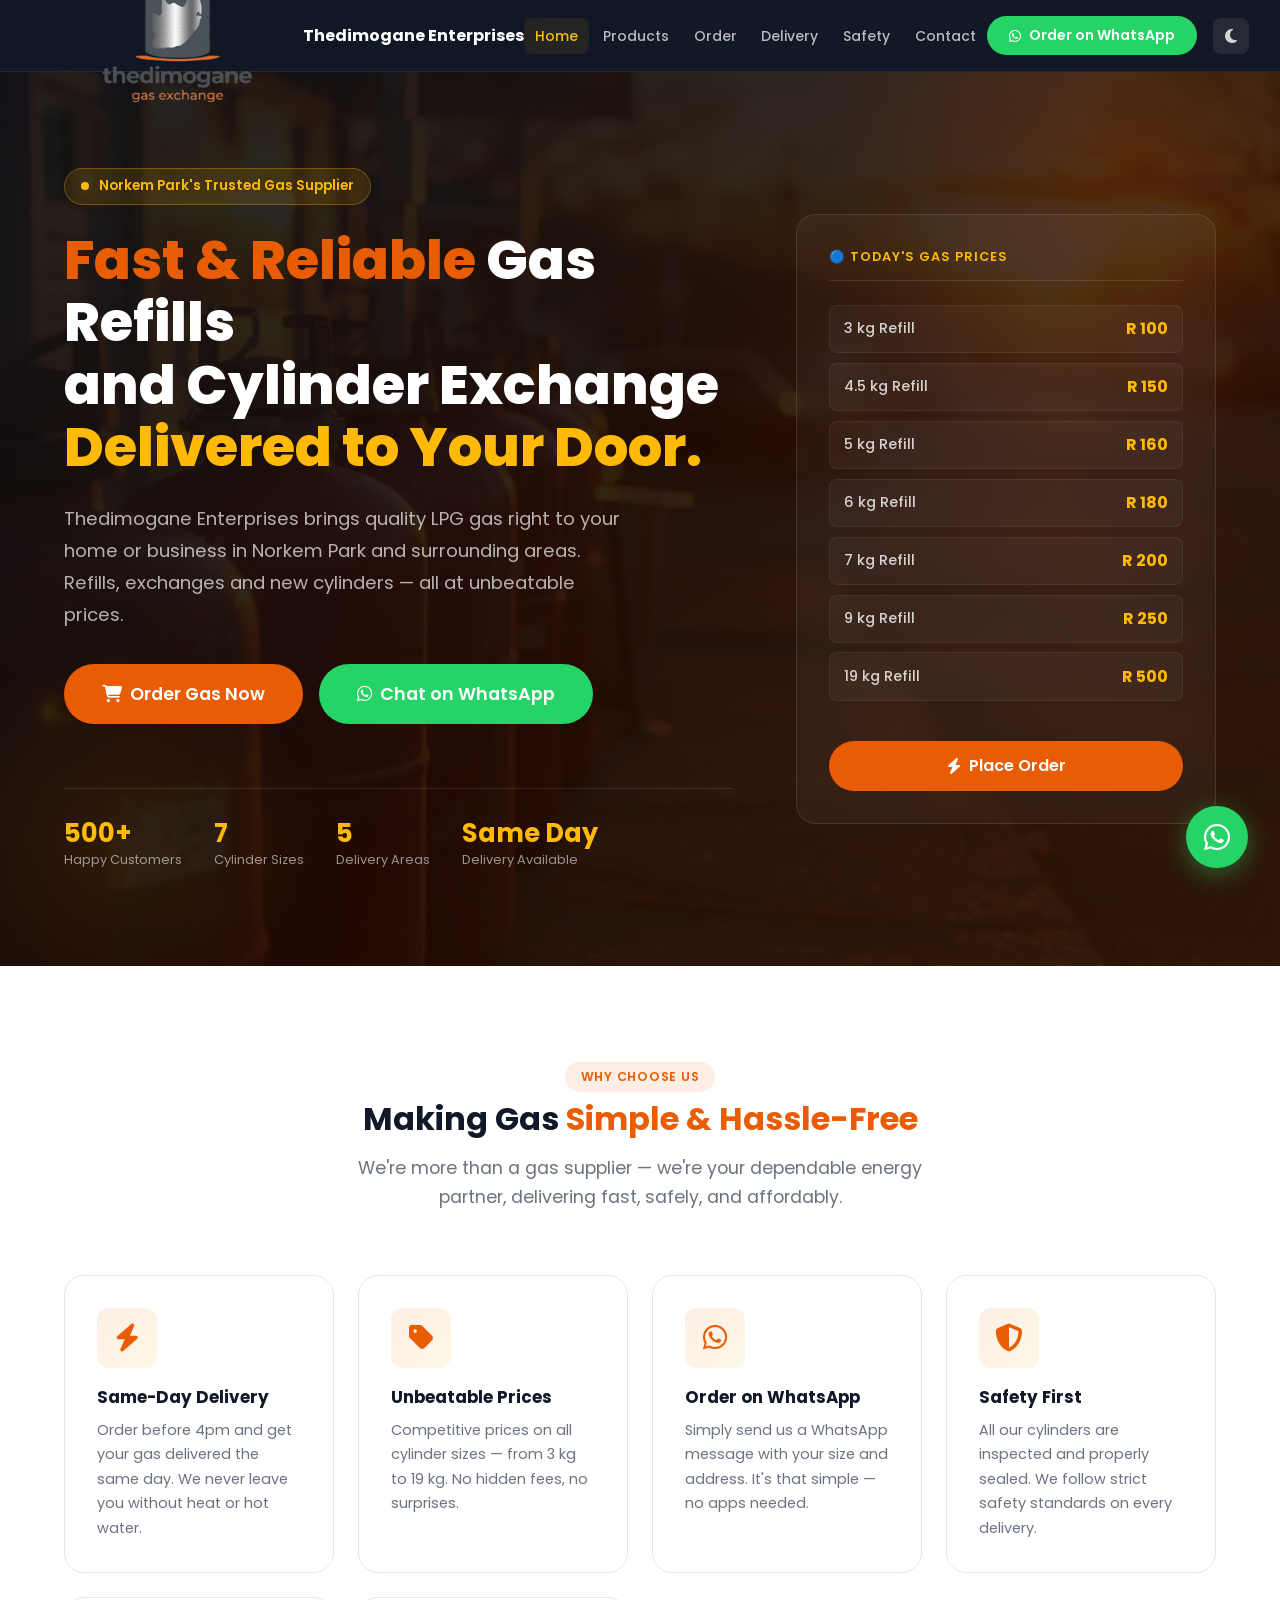
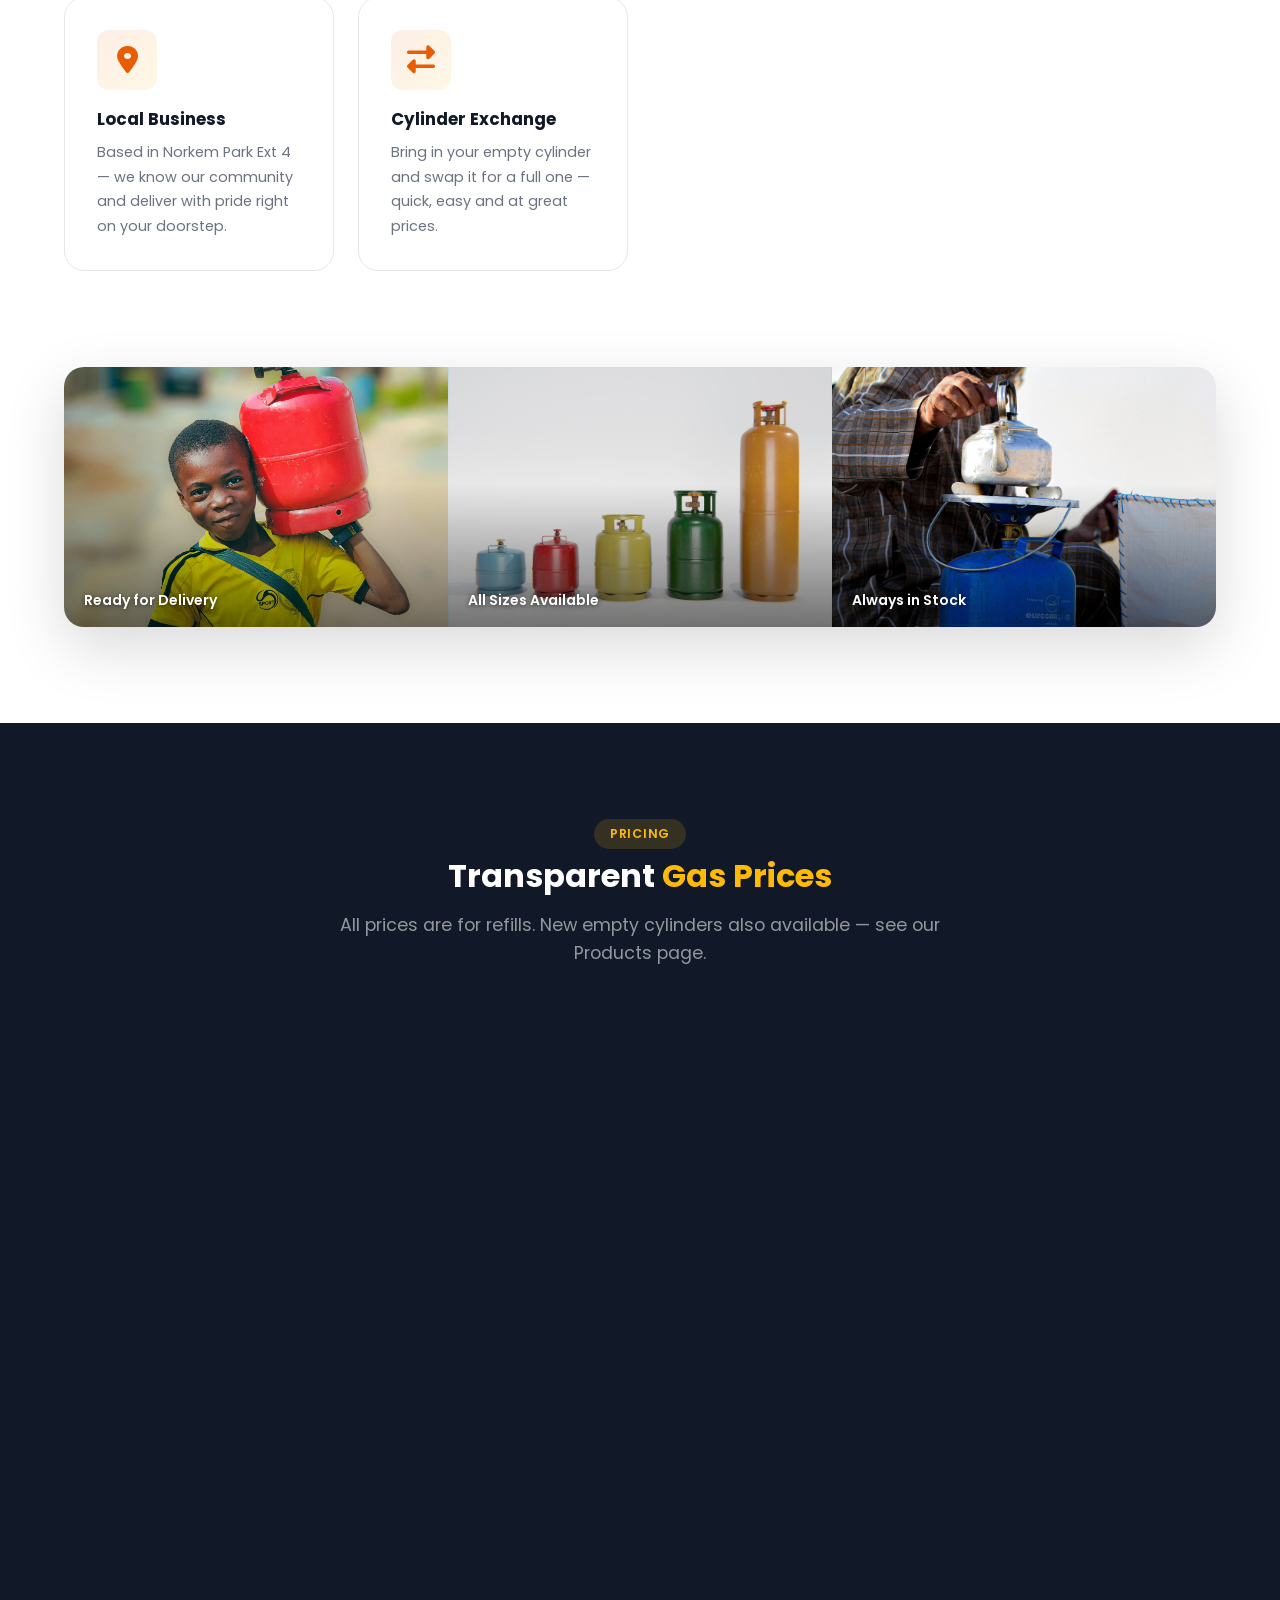
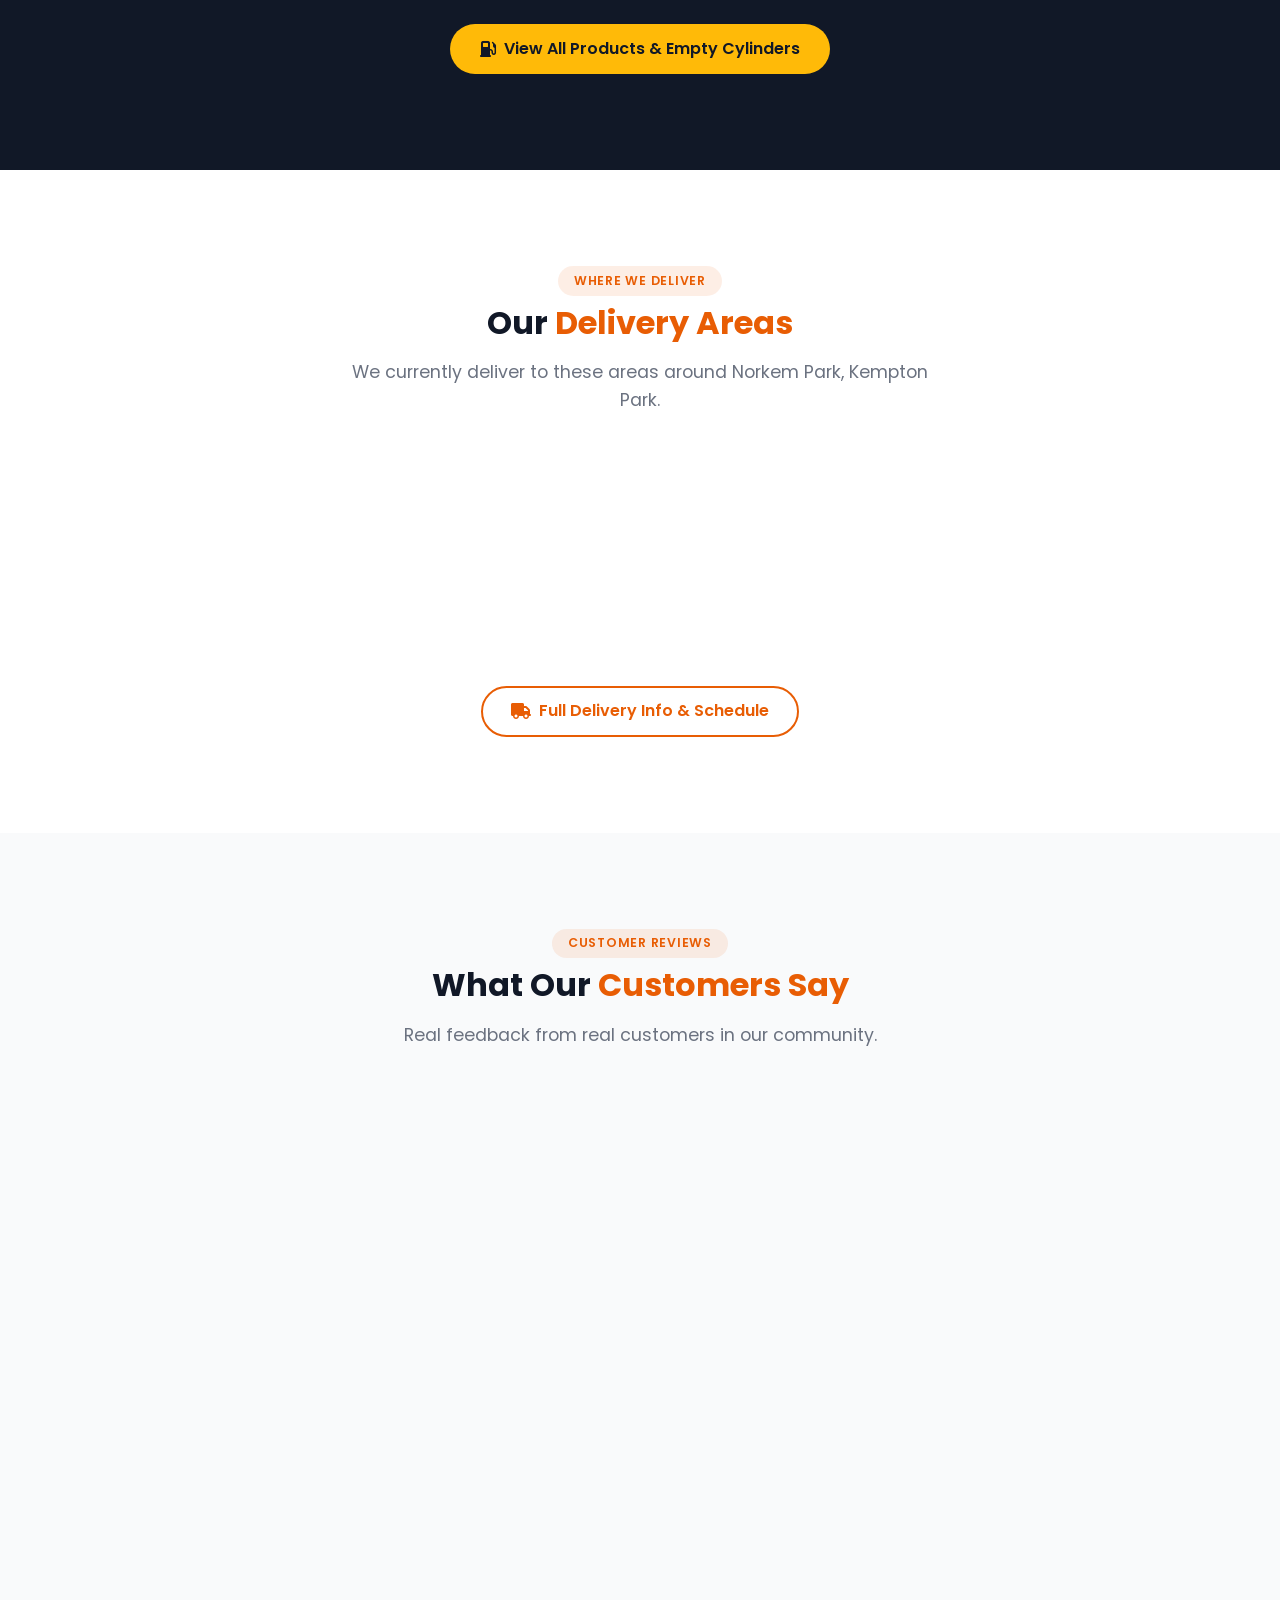
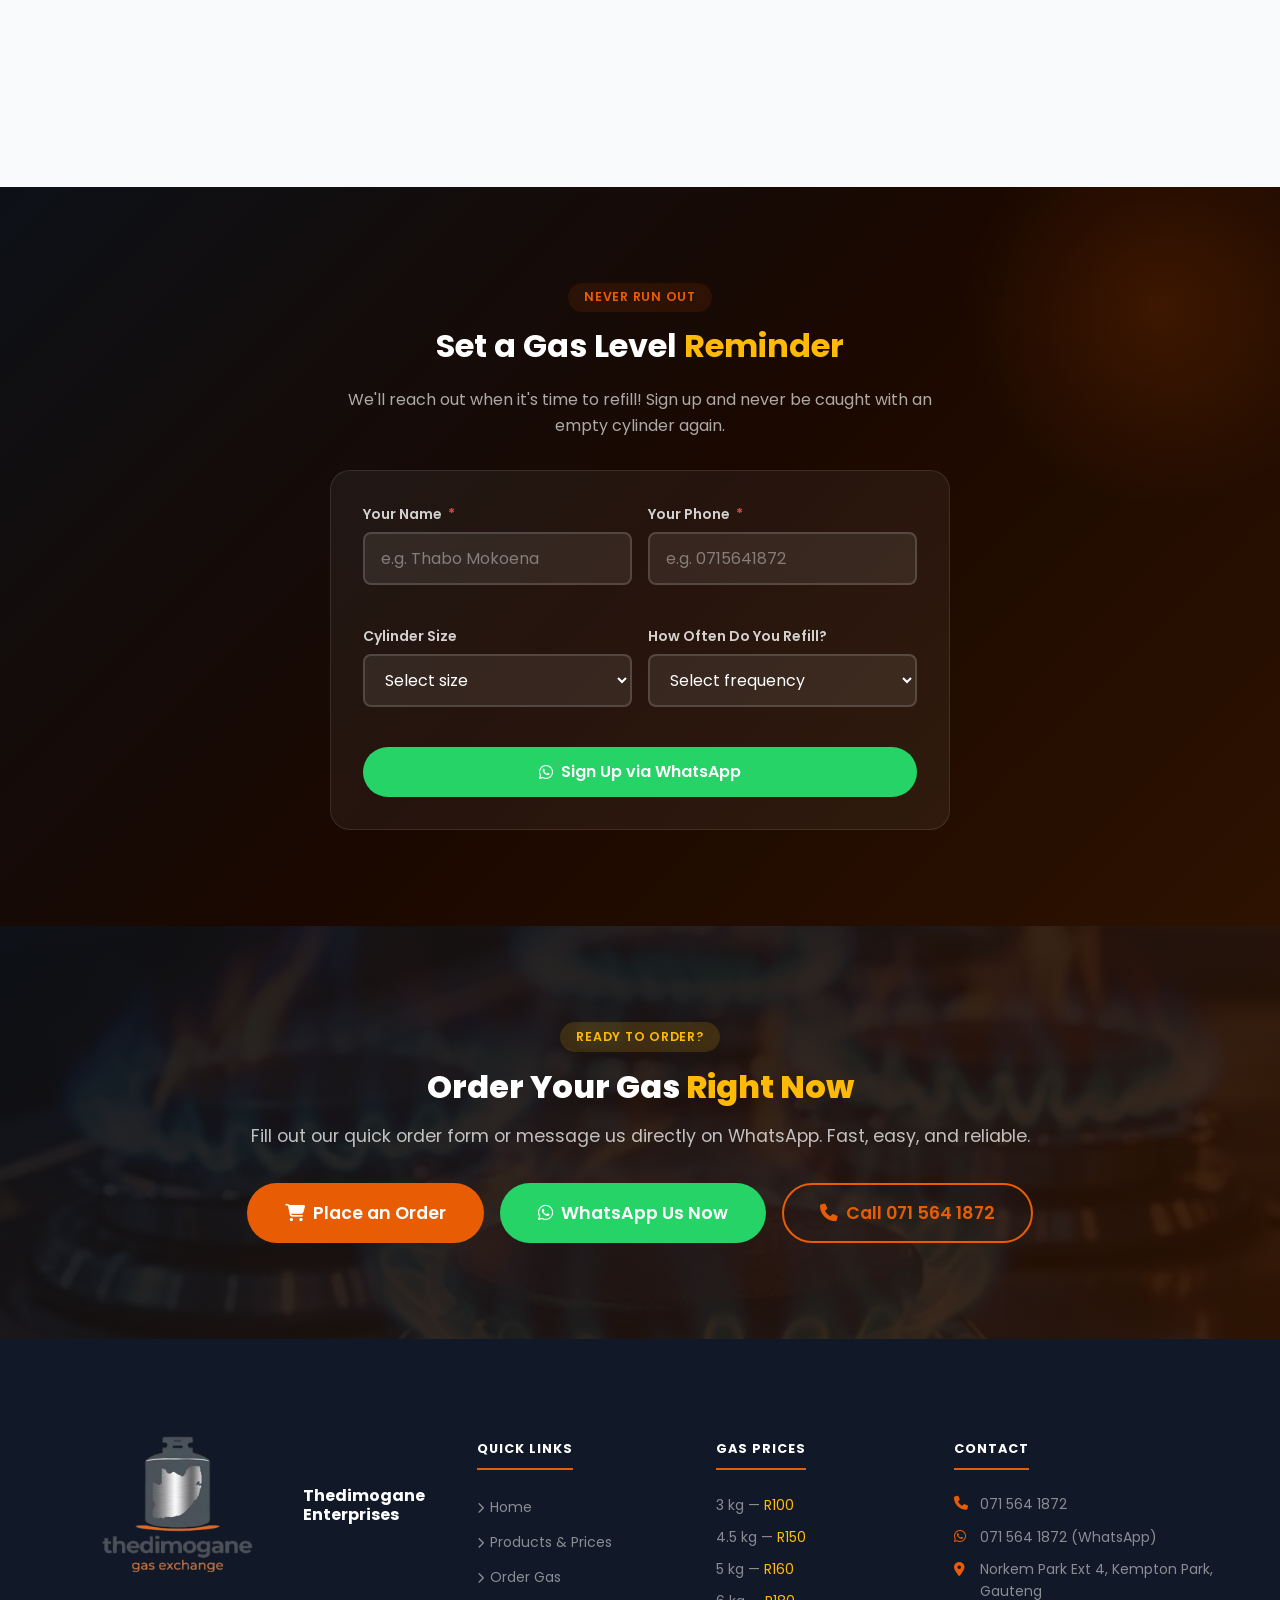
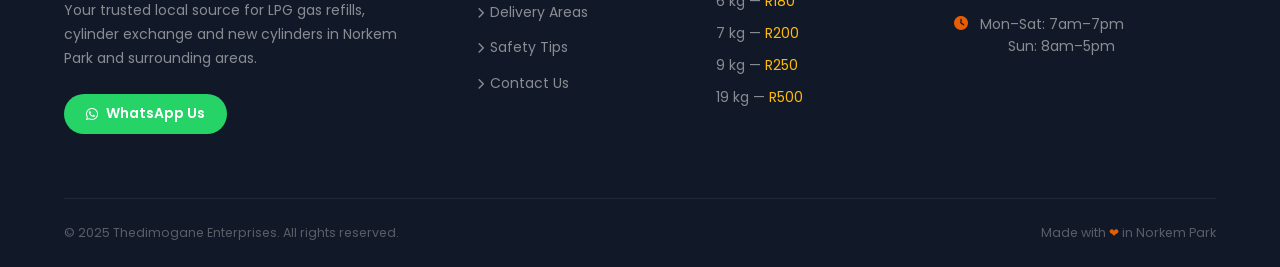
==== commit 4b4f728b: "Fix logo filename to .png" ====
--- a/index.html
+++ b/index.html
@@ -17,7 +17,7 @@
   <header class="header" id="header">
     <nav class="nav container">
       <a href="index.html" class="nav__brand">
-        <img src="css/logo.jpg" alt="Thedimogane Enterprises logo" class="nav__logo-img">
+        <img src="css/logo.png" alt="Thedimogane Enterprises logo" class="nav__logo-img">
         <span>
           <span class="nav__title">Thedimogane Enterprises</span>
 
@@ -412,7 +412,7 @@
       <div class="footer__grid">
         <div>
           <div class="footer__logo">
-            <img src="css/logo.jpg" alt="Thedimogane Enterprises logo" class="footer__logo-img">
+            <img src="css/logo.png" alt="Thedimogane Enterprises logo" class="footer__logo-img">
             <div>
               <strong>Thedimogane Enterprises</strong>
             </div>
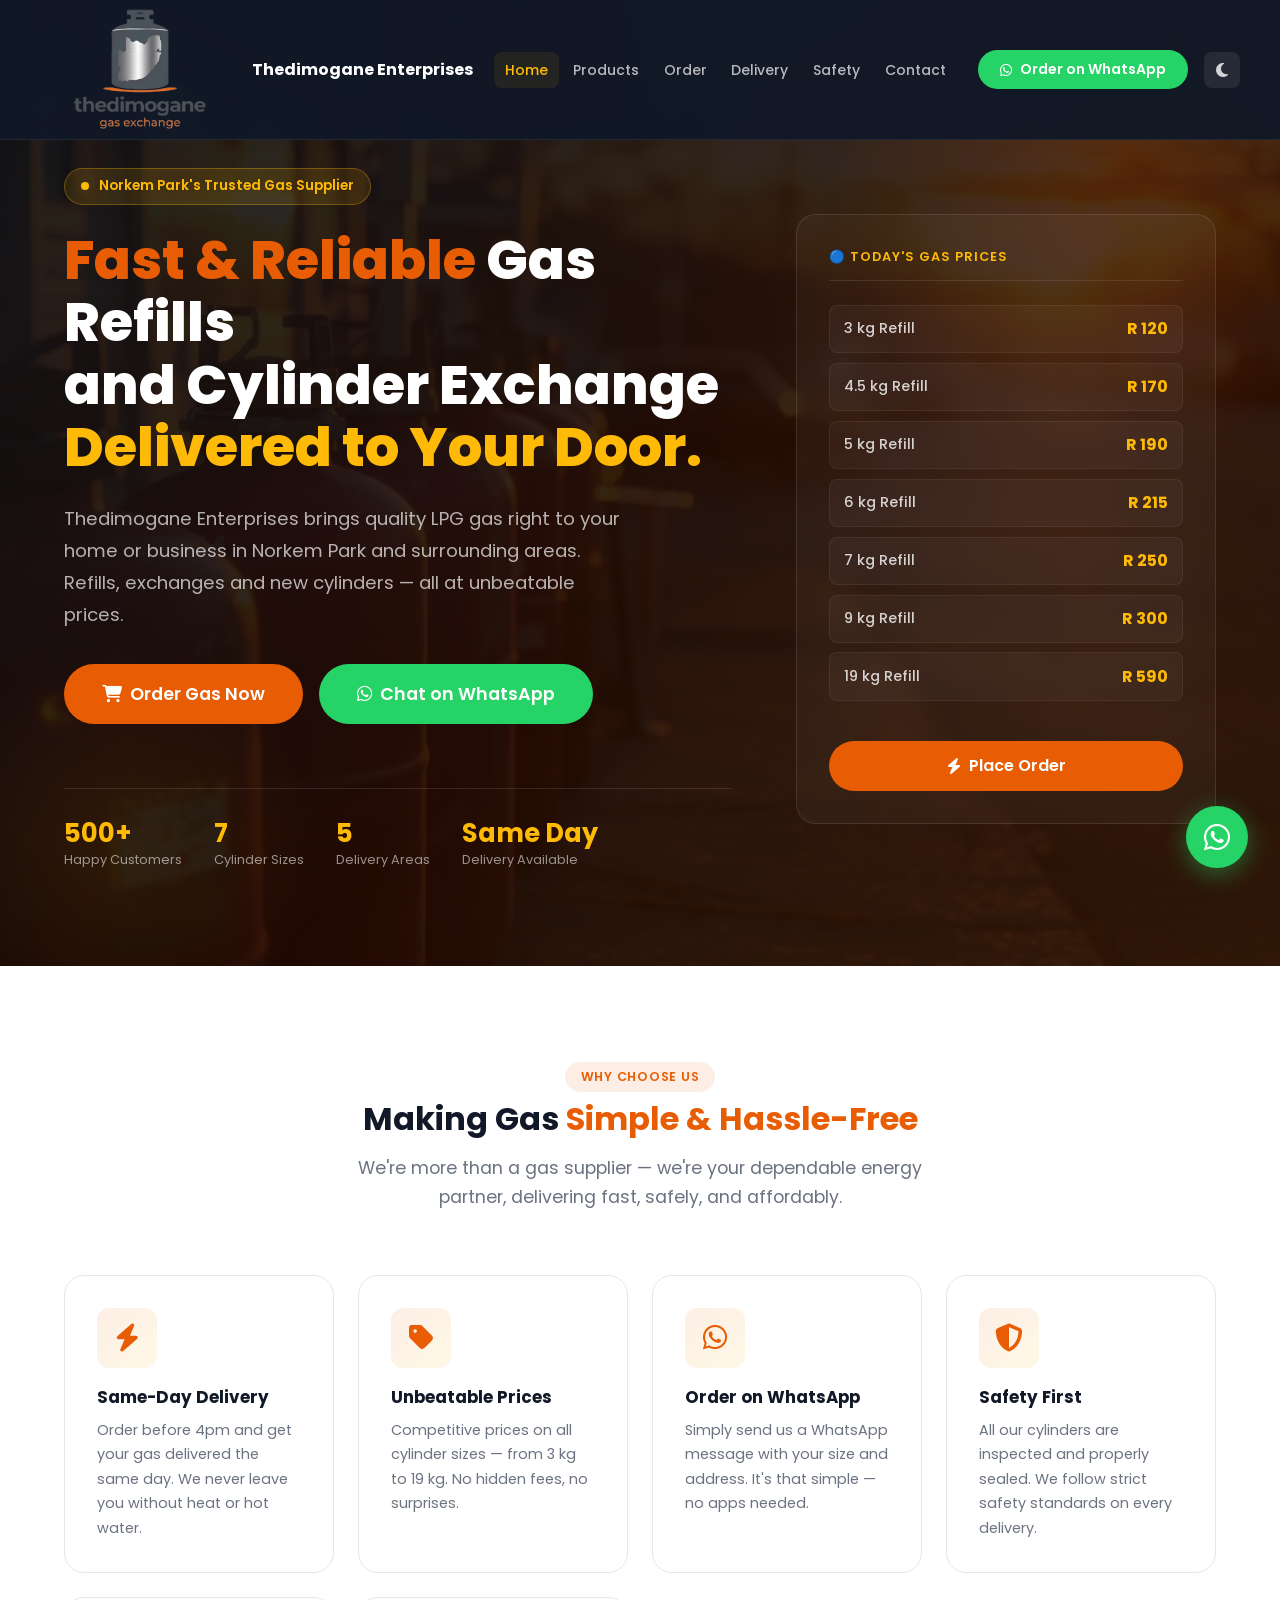
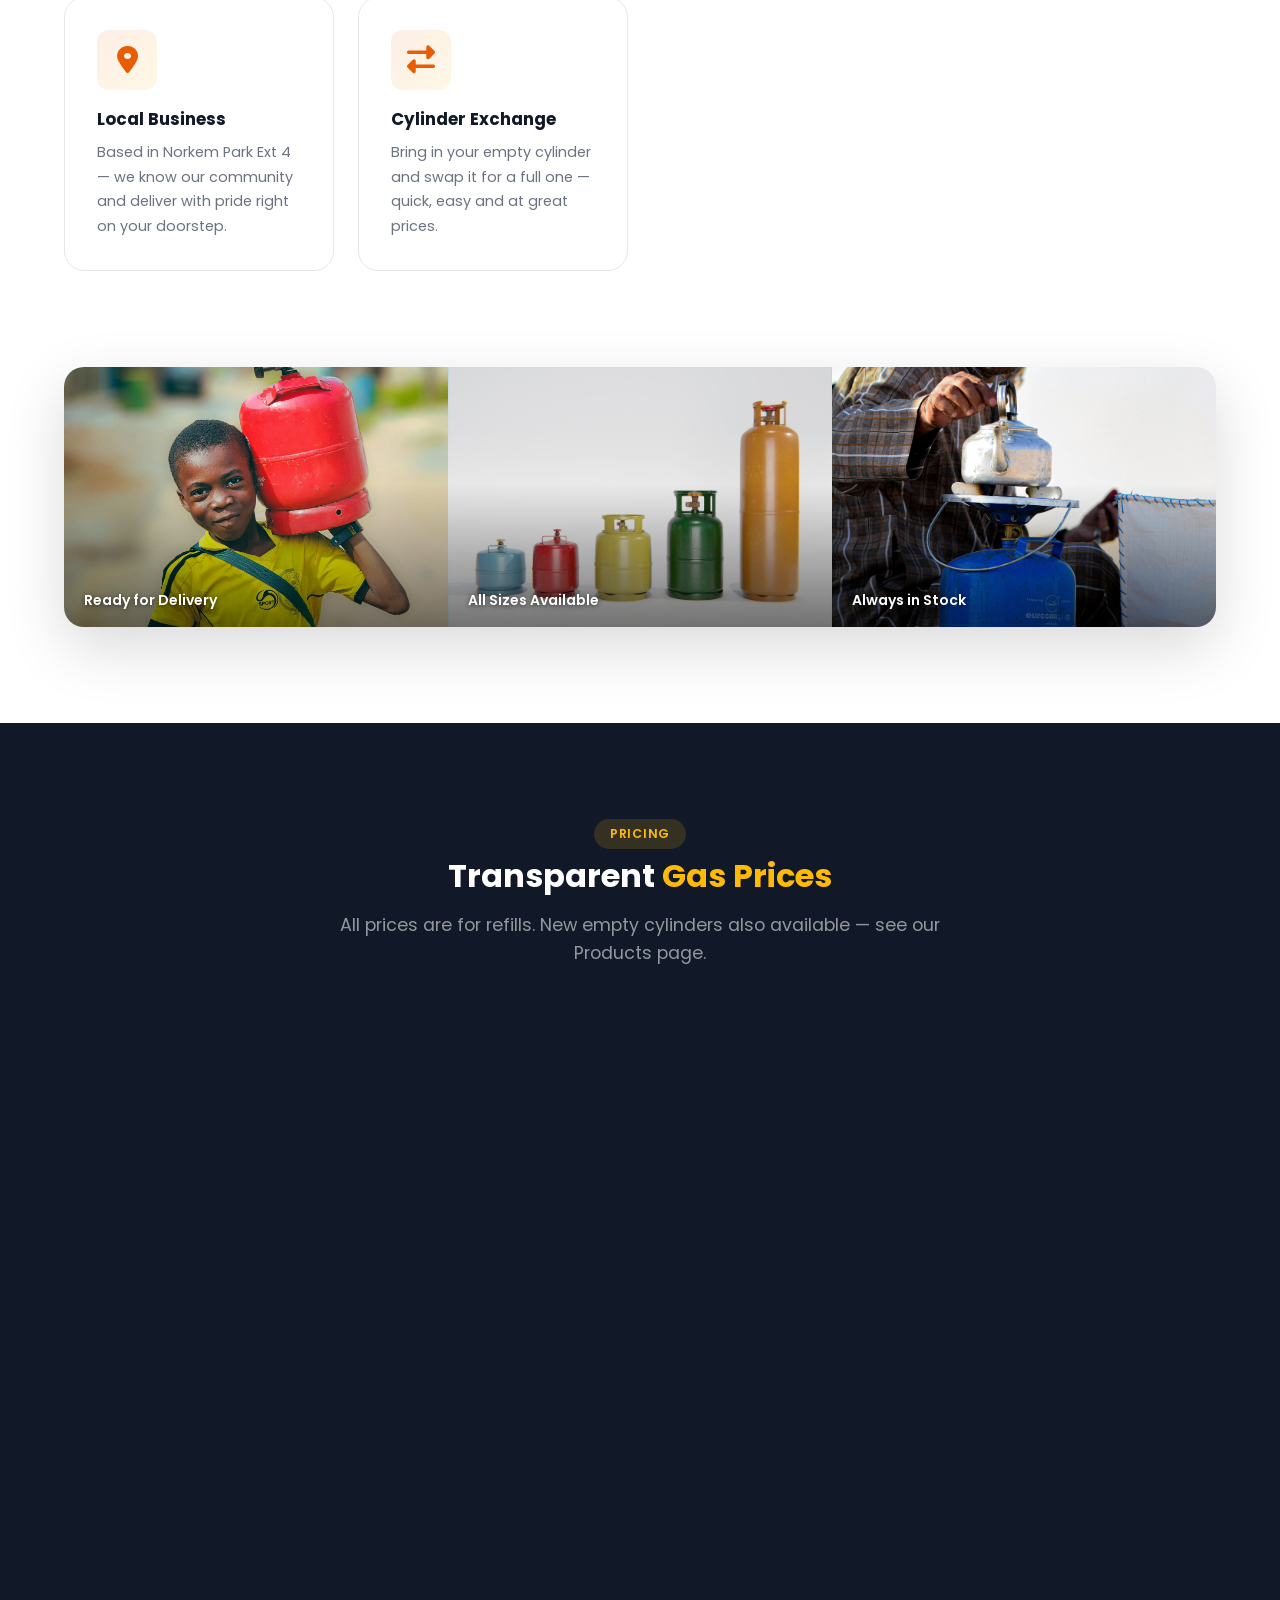
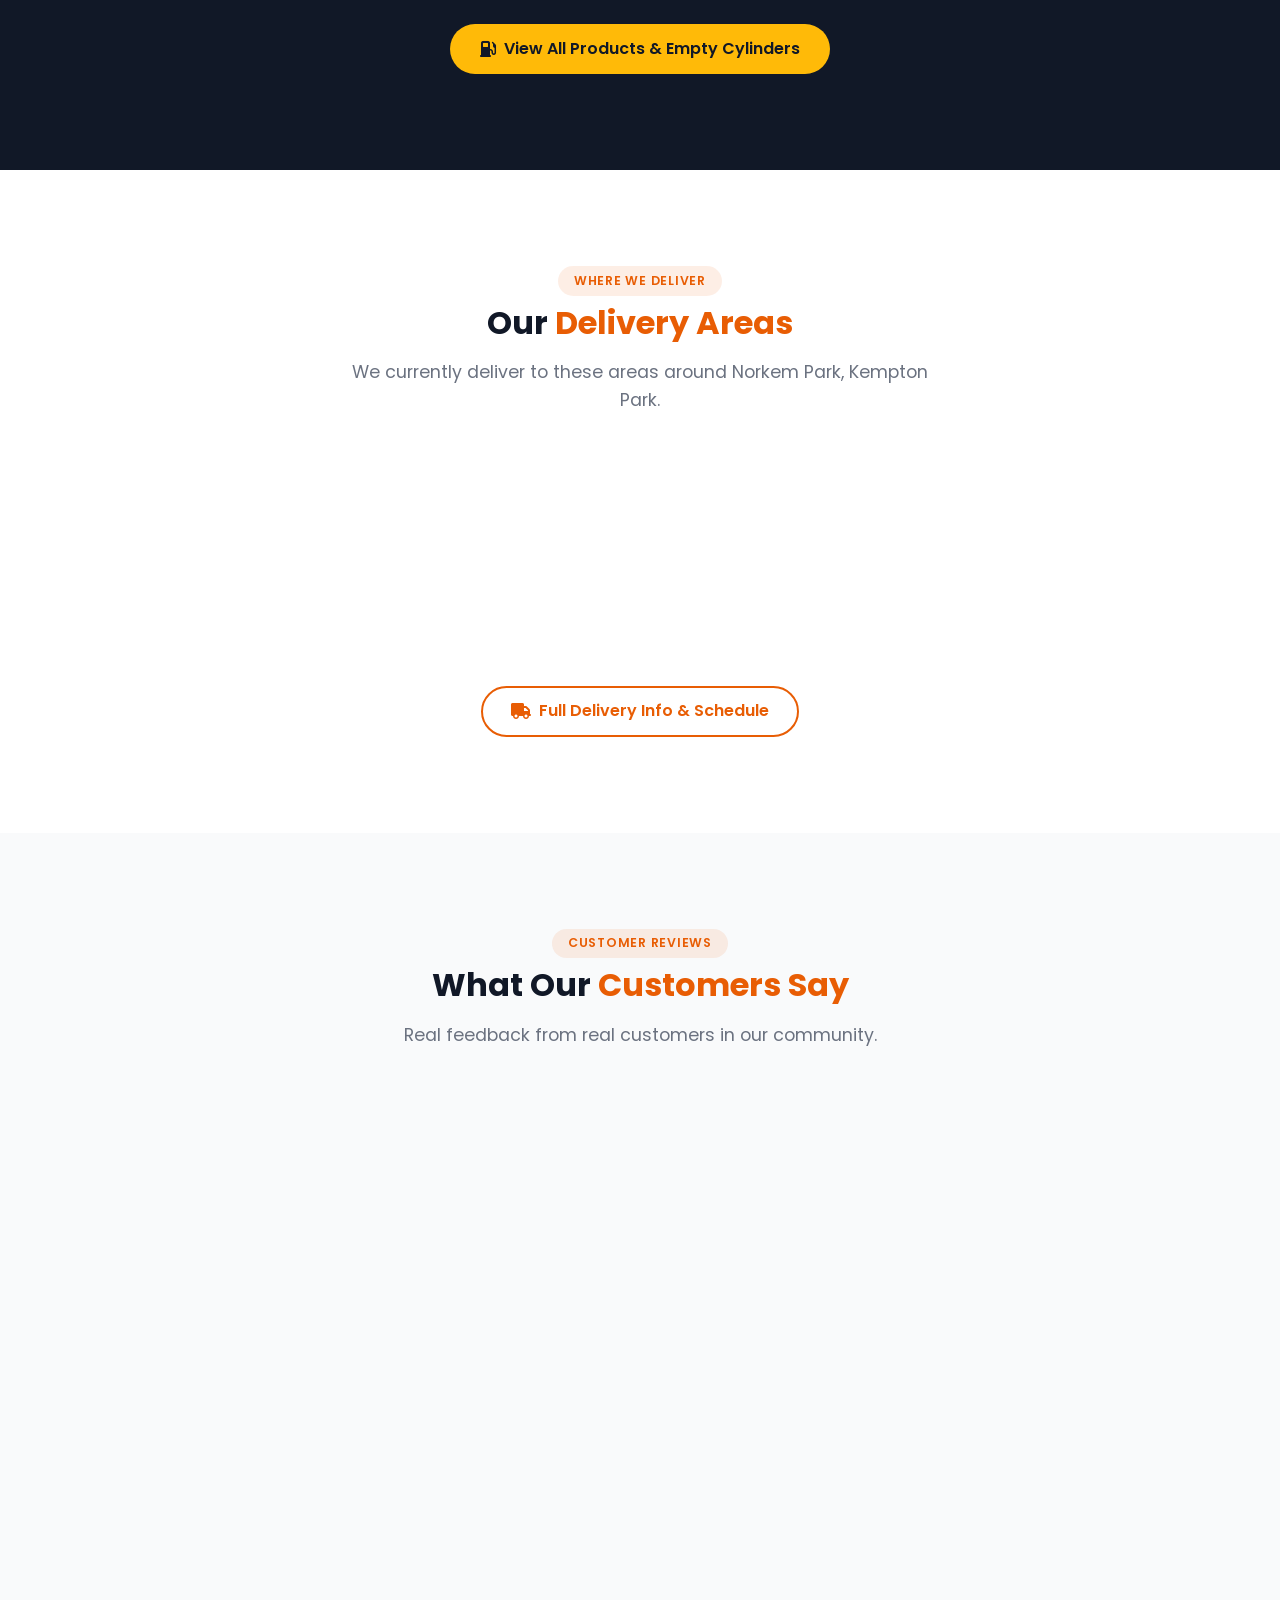
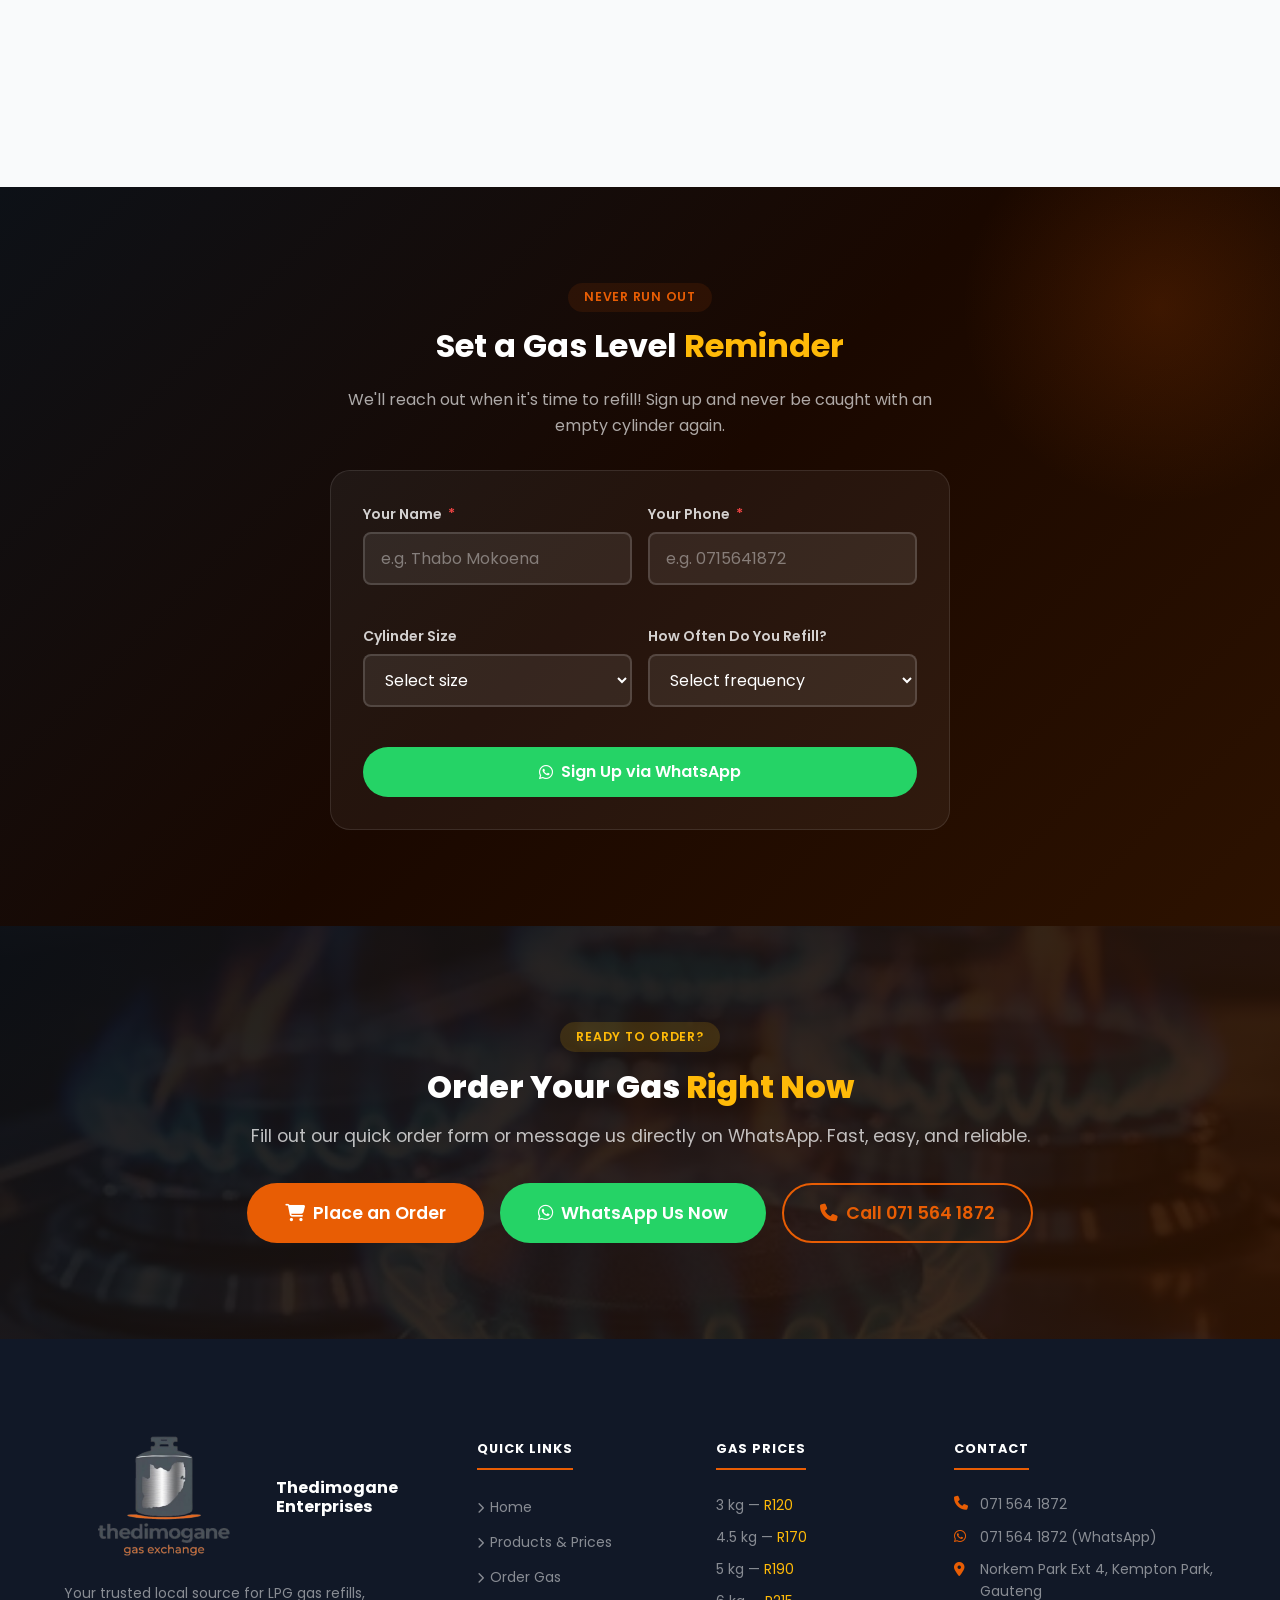
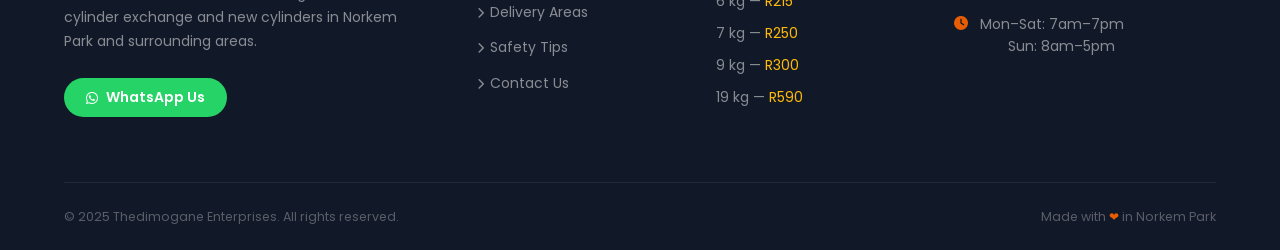
==== commit d582855d: "Update delivery, index, and order pages" ====
--- a/index.html
+++ b/index.html
@@ -88,13 +88,13 @@
       <div class="hero__visual">
         <div class="hero__visual-title">🔵 Today's Gas Prices</div>
         <div class="price-quick-list">
-          <div class="price-quick-item"><span class="size">3 kg Refill</span><span class="price">R 100</span></div>
-          <div class="price-quick-item"><span class="size">4.5 kg Refill</span><span class="price">R 150</span></div>
-          <div class="price-quick-item"><span class="size">5 kg Refill</span><span class="price">R 160</span></div>
-          <div class="price-quick-item"><span class="size">6 kg Refill</span><span class="price">R 180</span></div>
-          <div class="price-quick-item"><span class="size">7 kg Refill</span><span class="price">R 200</span></div>
-          <div class="price-quick-item"><span class="size">9 kg Refill</span><span class="price">R 250</span></div>
-          <div class="price-quick-item"><span class="size">19 kg Refill</span><span class="price">R 500</span></div>
+          <div class="price-quick-item"><span class="size">3 kg Refill</span><span class="price">R 120</span></div>
+          <div class="price-quick-item"><span class="size">4.5 kg Refill</span><span class="price">R 170</span></div>
+          <div class="price-quick-item"><span class="size">5 kg Refill</span><span class="price">R 190</span></div>
+          <div class="price-quick-item"><span class="size">6 kg Refill</span><span class="price">R 215</span></div>
+          <div class="price-quick-item"><span class="size">7 kg Refill</span><span class="price">R 250</span></div>
+          <div class="price-quick-item"><span class="size">9 kg Refill</span><span class="price">R 300</span></div>
+          <div class="price-quick-item"><span class="size">19 kg Refill</span><span class="price">R 590</span></div>
         </div>
         <div class="hero__visual-cta">
           <a href="order.html" class="btn btn--primary btn--block" style="margin-top:1rem;">
@@ -358,13 +358,13 @@
               <label for="reminderSize">Cylinder Size</label>
               <select id="reminderSize" class="form-control">
                 <option value="">Select size</option>
-                <option value="3 kg">3 kg — R100</option>
-                <option value="4.5 kg">4.5 kg — R150</option>
-                <option value="5 kg">5 kg — R160</option>
-                <option value="6 kg">6 kg — R180</option>
-                <option value="7 kg">7 kg — R200</option>
-                <option value="9 kg">9 kg — R250</option>
-                <option value="19 kg">19 kg — R500</option>
+                <option value="3 kg">3 kg — R120</option>
+                <option value="4.5 kg">4.5 kg — R170</option>
+                <option value="5 kg">5 kg — R190</option>
+                <option value="6 kg">6 kg — R215</option>
+                <option value="7 kg">7 kg — R250</option>
+                <option value="9 kg">9 kg — R300</option>
+                <option value="19 kg">19 kg — R590</option>
               </select>
             </div>
             <div class="form-group">
@@ -436,13 +436,13 @@
         <div>
           <h4>Gas Prices</h4>
           <ul class="footer__products">
-            <li>3 kg — <span style="color:var(--accent)">R100</span></li>
-            <li>4.5 kg — <span style="color:var(--accent)">R150</span></li>
-            <li>5 kg — <span style="color:var(--accent)">R160</span></li>
-            <li>6 kg — <span style="color:var(--accent)">R180</span></li>
-            <li>7 kg — <span style="color:var(--accent)">R200</span></li>
-            <li>9 kg — <span style="color:var(--accent)">R250</span></li>
-            <li>19 kg — <span style="color:var(--accent)">R500</span></li>
+            <li>3 kg — <span style="color:var(--accent)">R120</span></li>
+            <li>4.5 kg — <span style="color:var(--accent)">R170</span></li>
+            <li>5 kg — <span style="color:var(--accent)">R190</span></li>
+            <li>6 kg — <span style="color:var(--accent)">R215</span></li>
+            <li>7 kg — <span style="color:var(--accent)">R250</span></li>
+            <li>9 kg — <span style="color:var(--accent)">R300</span></li>
+            <li>19 kg — <span style="color:var(--accent)">R590</span></li>
           </ul>
         </div>
         <div>
--- a/css/style.css
+++ b/css/style.css
@@ -140,21 +140,25 @@
   position: fixed;
   top: 0; left: 0; right: 0;
   z-index: 1000;
-  height: var(--nav-height);
+  min-height: var(--nav-height);
+  height: auto;
   background: rgba(17,24,39,0.96);
   backdrop-filter: blur(12px);
   border-bottom: 1px solid rgba(255,255,255,0.07);
   transition: var(--transition);
+  overflow: visible;
 }
 .header.scrolled { box-shadow: var(--shadow-lg); background: rgba(17,24,39,0.99); }
-.nav { display: flex; align-items: center; justify-content: space-between; height: 100%; }
-.nav__brand { display: flex; align-items: center; gap: 0.75rem; text-decoration: none; flex-shrink: 0; }
+.nav { display: flex; align-items: center; justify-content: space-between; min-height: var(--nav-height); padding: 0.5rem 0; }
+.nav__brand { display: flex; align-items: center; gap: 0.75rem; text-decoration: none; flex-shrink: 0; padding-left: 0; }
 .nav__icon { font-size: 1.75rem; line-height: 1; }
-.nav__logo-img { width: 227px; height: auto; border-radius: 6px; display: block; }
-.footer__logo-img { width: 227px; height: auto; border-radius: 6px; display: block; overflow: visible; }
+.nav__logo-img { width: 200px; height: auto; display: block; border-radius: 0; }
+.footer__logo-img { width: 200px; height: auto; display: block; border-radius: 0; }
 @media (max-width: 480px) {
-  .nav__logo-img { width: 140px; }
-}
+  .nav__logo-img { width: 130px; }
+  .footer__logo-img { width: 150px; }
+}
+.nav.container { padding-left: 0; }
 .nav__title { display: block; font-size: 1rem; font-weight: 700; color: var(--white); line-height: 1.1; }
 .nav__subtitle { display: block; font-size: 0.72rem; color: var(--accent); font-weight: 500; letter-spacing: 0.06em; }
 
